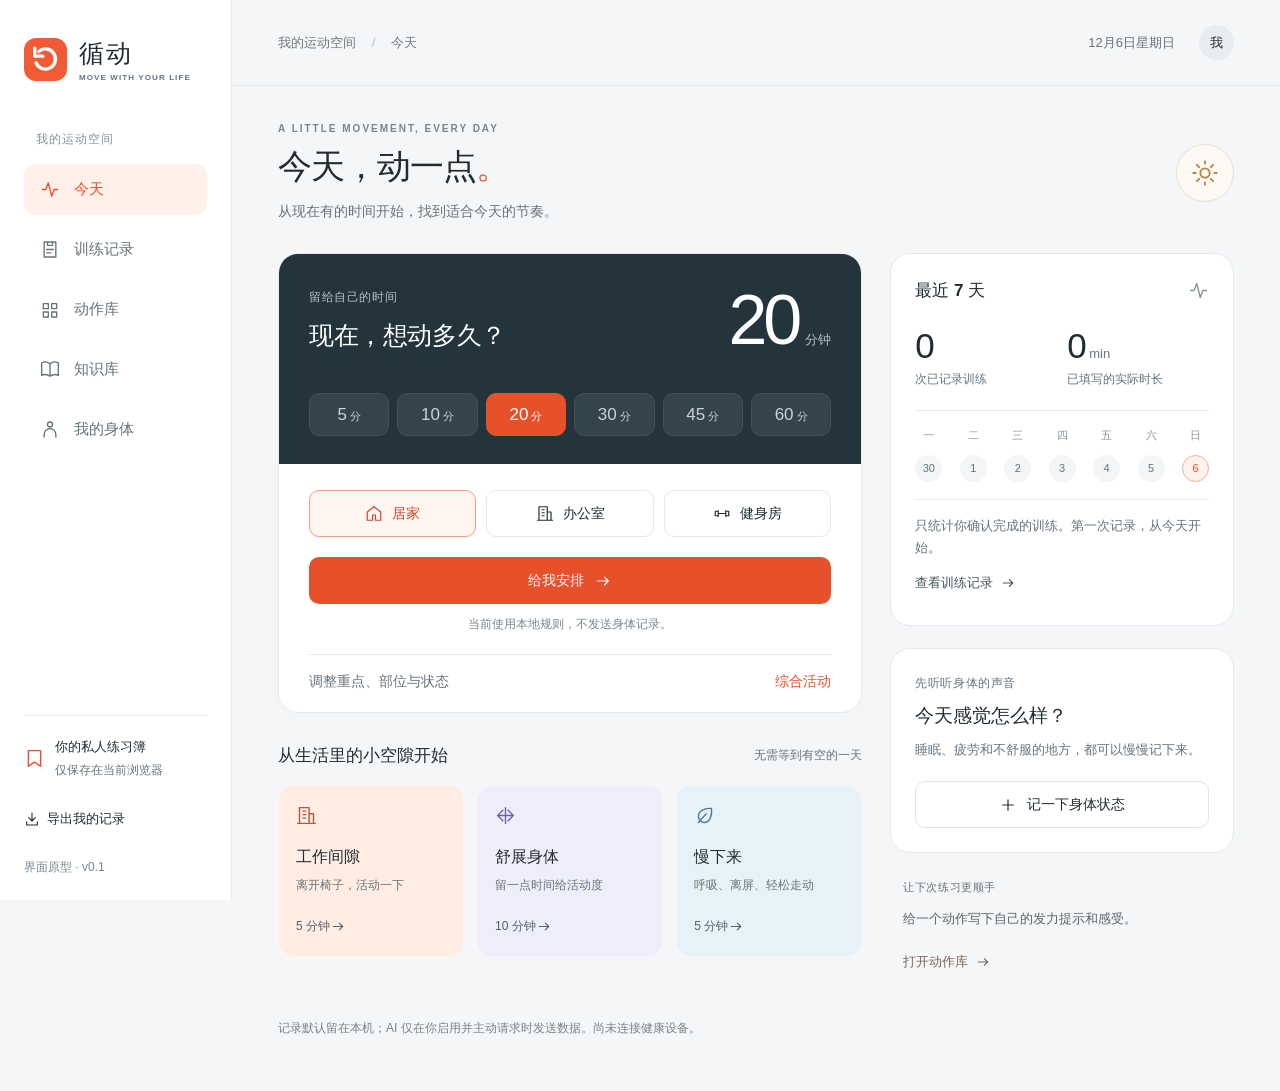
==== index.html @ 062d3ce0 "feat: support visual video knowledge cards" ====
<!doctype html>
<html lang="zh-CN">
  <head>
    <meta charset="UTF-8">
    <!-- 静态托管时（无服务器响应头）也生效；连接仅放行自身与 AI 直连所需的 dashscope。 -->
    <meta http-equiv="Content-Security-Policy" content="default-src 'self'; script-src 'self'; style-src 'self' 'unsafe-inline'; img-src 'self' data:; connect-src 'self' https://dashscope.aliyuncs.com https://*.workers.dev https://*.fcapp.run; object-src 'none'; base-uri 'self'">
    <meta name="viewport" content="width=device-width, initial-scale=1, viewport-fit=cover">
    <meta name="theme-color" content="#f5f6f8">
    <meta name="apple-mobile-web-app-capable" content="yes">
    <meta name="apple-mobile-web-app-status-bar-style" content="default">
    <meta name="apple-mobile-web-app-title" content="循动">
    <meta name="mobile-web-app-capable" content="yes">
    <meta name="description" content="从今天的时间出发，记录每一次运动与身体的反馈。">
    <title>循动 · 今天，动一点</title>
    <link rel="icon" type="image/svg+xml" href="/icon.svg">
    <link rel="apple-touch-icon" href="/apple-touch-icon.png">
    <link rel="manifest" href="/manifest.webmanifest">
    <link rel="stylesheet" href="/styles.css">
    <script type="module" src="/app.js"></script>
  </head>
  <body>
    <div id="app"></div>
    <dialog id="sheet" aria-labelledby="dialog-title"></dialog>
    <div id="toast" role="status" aria-live="polite"></div>
    <aside id="rest" class="rest" role="status" aria-live="polite" hidden></aside>
    <aside id="timer" class="timer" role="status" aria-live="polite" hidden></aside>
    <noscript>请启用 JavaScript 以使用训练记录。</noscript>
  </body>
</html>
---- styles.css ----
:root{color-scheme:light;--bg:#f5f6f8;--paper:#fff;--text:#202c33;--muted:#65737e;--line:#e5e9ed;--accent:#e6502b;--accent-light:#fff0e9;--dark:#24343d;--radius:20px;font-family:-apple-system,BlinkMacSystemFont,"SF Pro Display","PingFang SC","Microsoft YaHei",sans-serif;font-size:16px;color:var(--text);background:var(--bg);font-synthesis:none}
.advanced-options{display:grid;gap:18px;padding:16px 0 4px}#planning-options>summary{display:flex;justify-content:space-between;font-size:14px;border-top:1px solid var(--line);padding:15px 0 0}#planning-options>summary span{color:var(--accent)}.weight-reference{font-size:13px;color:#607381;line-height:1.8;background:#f5f8fa;padding:10px 12px;border-radius:8px;margin:9px 0}.set-line{display:flex;align-items:center;gap:9px;flex-wrap:wrap;padding:9px 0;border-bottom:1px solid var(--line);font-size:12px}.set-line strong{font-size:14px;font-weight:550}.set-line>span:last-child{color:var(--muted)}.set-history{margin-bottom:20px}.edit-record-item{border:1px solid var(--line);border-radius:12px;padding:15px;display:grid;gap:12px}.edit-record-item legend{font-weight:600}.ability-row{padding:10px 0;border-bottom:1px solid var(--line)}.ability-row summary{display:flex;align-items:center;justify-content:space-between;gap:12px;font-size:14px}.ability-row summary span{font-size:11px}.ability-entry{padding:13px 0;border-bottom:1px solid var(--line);font-size:13px}.ability-entry p{white-space:pre-wrap}.privacy .dialog-actions{gap:8px}.privacy .secondary{font-size:12px;padding:9px 12px}.planner-fields .ai-box textarea{min-height:64px}.dialog-body p{overflow-wrap:anywhere}.edit-record-item textarea{min-height:70px}
*{box-sizing:border-box}body{margin:0}button,input,textarea,select{font:inherit}button,a,input,textarea,select{-webkit-tap-highlight-color:transparent}button,a{touch-action:manipulation}button{cursor:pointer}button{color:inherit}a{color:inherit;text-decoration:none}button{border:0}button:focus-visible,a:focus-visible{outline:3px solid #e6502b;outline-offset:4px}input:focus,select:focus,textarea:focus{outline:2px solid #e6502b;outline-offset:2px}h1,h2,h3,p{margin:0}h1{font-size:34px;font-weight:650;letter-spacing:-1px;line-height:1.4}h2{font-size:19px;font-weight:650;line-height:1.5}h3{font-size:17px;font-weight:600;line-height:1.55}p{line-height:1.75}button{font-weight:500}svg{flex-shrink:0}.icon{width:21px;height:21px;vertical-align:middle}.orange{color:var(--accent)}.muted{color:var(--muted)}.small{font-size:13px;line-height:1.7}.full{width:100%}.left{text-align:left!important}.card{background:var(--paper);border:1px solid var(--line);border-radius:var(--radius)}.sidebar{width:232px;position:fixed;inset:0 auto 0 0;background:#fff;border-right:1px solid var(--line);display:flex;flex-direction:column;padding:37px 24px 24px}.brand{display:flex;align-items:center;gap:12px}.brand img{width:43px;height:43px}.brand>span{font-size:25px;letter-spacing:2px;font-weight:650}.brand small{display:block;font-size:8px;letter-spacing:1.1px;font-weight:550;margin-top:3px;color:var(--muted)}.nav-caption{font-size:12px;letter-spacing:1px;color:#89939b;margin:49px 12px 16px}.sidebar nav{display:grid;gap:9px}.nav-item{background:transparent;display:flex;align-items:center;gap:14px;padding:15px 16px;border-radius:12px;text-align:left;font-size:15px;color:#65737b;min-height:48px}.nav-item .icon{width:20px}.nav-item.active{background:var(--accent-light);color:var(--accent);font-weight:650}.nav-item:hover:not(.active){background:#f5f6f8}.sidebar-bottom{margin-top:auto}.local-indicator{display:flex;gap:10px;align-items:center;border-top:1px solid var(--line);padding-top:22px;font-size:13px;margin-bottom:22px}.local-indicator .icon{color:var(--accent)}.local-indicator small{display:block;font-size:12px;color:var(--muted);margin-top:6px}.version{font-size:12px;color:#7b8790;margin-top:22px}.text-button{display:inline-flex;align-items:center;justify-content:center;gap:7px;background:none;padding:6px 0;font-size:13px;min-height:36px}.text-button .icon{width:16px;height:16px}.text-button:hover{text-decoration:underline}main{margin-left:232px;min-height:100dvh}.topbar{height:86px;display:flex;align-items:center;gap:24px;padding:0 46px;border-bottom:1px solid var(--line)}.breadcrumb{font-size:13px;color:#6c7982}.breadcrumb span{color:#b3bbc1;margin:0 12px}.topdate{margin-left:auto;font-size:13px;color:var(--muted)}.avatar{width:35px;height:35px;border-radius:50%;background:#e9edf0;font-size:13px}.content{max-width:1280px;padding:37px 46px 52px;margin:auto}.page-heading{display:flex;align-items:center;justify-content:space-between;gap:20px;margin-bottom:30px}.eyebrow{color:#79868f;font-size:10px;letter-spacing:2px;font-weight:650;margin-bottom:9px}.page-heading p{font-size:14px;color:var(--muted);margin-top:8px}.heading-icon{width:58px;height:58px;border:1px solid #e7e1d6;border-radius:50%;display:grid;place-items:center;color:#bc8045;background:#fcf9f4}.heading-icon .icon{width:28px;height:28px}.today-grid{display:grid;grid-template-columns:minmax(0,1.7fr) minmax(278px,1fr);gap:28px}.primary-column,.right-column{min-width:0}.right-column{display:flex;flex-direction:column;gap:22px}.planner{overflow:hidden;box-shadow:0 6px 20px #24343d03}.planner-top{background:var(--dark);color:#fff;display:flex;align-items:center;justify-content:space-between;padding:28px 30px 12px;gap:20px}.overline{font-size:12px;letter-spacing:.6px;color:var(--muted)}.planner-top .overline{color:#b5c1c8}.planner-top h2{font-size:25px;margin-top:11px;font-weight:550;letter-spacing:-.4px}.duration-display{display:flex;align-items:baseline;gap:7px;color:#fff}.duration-display strong{font-size:70px;line-height:1.1;letter-spacing:-4px;font-weight:450;font-variant-numeric:tabular-nums}.duration-display span{font-size:13px;color:#b5c1c8}.duration-options{background:var(--dark);display:grid;grid-template-columns:repeat(6,1fr);gap:8px;padding:22px 30px 28px}.duration-options button{color:#cbd3d8;background:#34444d;border:1px solid #425159;border-radius:10px;min-height:43px;font-size:17px}.duration-options small{font-size:11px;margin-left:3px;font-weight:400}.duration-options .selected{color:#fff;background:var(--accent);border-color:var(--accent)}.planner-fields{padding:26px 30px 19px;display:grid;gap:20px}.field-label,label{font-size:14px;color:#42515b}.field-label{display:block;margin-bottom:10px}.place-options{display:grid;grid-template-columns:repeat(3,1fr);gap:10px}.place-options button{display:flex;align-items:center;justify-content:center;gap:9px;background:#fff;border:1px solid #e4e8eb;border-radius:10px;min-height:47px;font-size:14px}.place-options .selected{border-color:#ee9d83;color:#ce4727;background:#fff6f2}.place-options .icon{width:18px}.field-row{display:grid;grid-template-columns:1fr 1fr;gap:16px}label{display:grid;gap:9px}.field-row label{min-width:0}select,input,textarea{width:100%;max-width:100%;background:#fafbfc;border:1px solid #e1e6ea;border-radius:9px;padding:12px 13px;color:var(--text);font-size:14px;line-height:1.5}select{min-height:45px;padding-right:25px}textarea{min-height:115px;resize:vertical}input::placeholder,textarea::placeholder{color:#8b959d}input[type=checkbox]{width:17px;height:17px;accent-color:var(--accent)}.equipment-line{display:flex;align-items:center;gap:7px;color:var(--muted);font-size:12px}.equipment-line>.icon{width:16px}.equipment-line .text-button{margin-left:auto;color:var(--accent)}.primary,.secondary{min-height:47px;padding:12px 19px;border-radius:10px;display:inline-flex;align-items:center;justify-content:center;gap:10px;font-size:14px;font-weight:550;line-height:1.5}.primary{background:var(--accent);color:#fff}.primary:hover{background:#d84723}.secondary{background:#fff;border:1px solid #dfe5e9;color:var(--text)}.secondary:hover{background:#f5f6f8}.primary .icon,.secondary .icon{width:18px;height:18px}.helper{font-size:12px;color:#79858d;line-height:1.7;text-align:center}.planner-fields .helper{margin-top:-10px}.section{margin-top:30px}.section-heading{display:flex;align-items:center;justify-content:space-between;gap:12px;margin-bottom:17px}.section-heading h2{font-size:17px}.section-heading>span:not(.badge){font-size:12px;color:var(--muted)}.quick-grid{display:grid;grid-template-columns:repeat(3,1fr);gap:13px}.quick-card{border-radius:15px;text-align:left;padding:19px 17px;display:flex;flex-direction:column;gap:8px;min-width:0;border:1px solid #ffffff80;transition:transform .15s}.quick-card:hover{transform:translateY(-3px)}.peach{background:#ffede4}.lavender{background:#eeeefa}.blue{background:#e7f1f8}.quick-icon{margin-bottom:13px;color:#b05b40}.lavender .quick-icon{color:#7061a5}.blue .quick-icon{color:#4c7e9c}.quick-card strong{font-size:16px;font-weight:600}.quick-card>span:not(.quick-icon){font-size:12px;color:#69747b;line-height:1.6}.quick-card footer{display:flex;justify-content:space-between;align-items:center;margin-top:12px;font-size:12px;color:#52616b}.quick-card footer .icon{width:16px}.weekly,.body-prompt,.capacity,.privacy{padding:24px}.weekly>.section-heading>.icon{color:#86949e}.stats{display:grid;grid-template-columns:1fr 1fr;gap:10px;margin:22px 0}.stats strong{font-size:35px;font-weight:500;letter-spacing:-1px;font-variant-numeric:tabular-nums}.stats strong small{font-size:13px;color:var(--muted);letter-spacing:0}.stats span{display:block;font-size:12px;color:var(--muted);margin-top:5px}.week-strip{display:flex;justify-content:space-between;padding:17px 0;border-top:1px solid var(--line);border-bottom:1px solid var(--line);gap:6px}.day{font-size:11px;display:flex;flex-direction:column;align-items:center;gap:12px;color:#8b959d}.day b{display:grid;place-items:center;width:27px;height:27px;border-radius:50%;font-size:11px;font-weight:500;color:#65737d;background:#f3f5f6}.day.current b{border:1px solid #edb09e;background:#fff2ec;color:var(--accent)}.day.did b{background:var(--accent);color:#fff}.day .icon{width:15px;height:15px}.weekly>p{margin:15px 0 6px}.weekly>.text-button{color:#445661}.body-prompt{background:#fff}.body-prompt h2{margin-top:10px}.body-prompt p{font-size:13px;color:var(--muted);margin:9px 0 19px}.notebook{padding:2px 13px 10px}.notebook .overline{font-size:11px}.notebook p{font-size:13px;color:#576670;line-height:1.9;margin:12px 0}.notebook .text-button{color:#7b6555}.prototype-note{font-size:12px;line-height:1.8;color:#77838d;margin:28px 0 0}.bottom-nav{display:none}.count-label{font-size:13px;color:var(--muted);white-space:nowrap}.library-toolbar{display:flex;gap:12px}.library-toolbar>select{max-width:150px;background:#fff}.search{display:flex;align-items:center;gap:8px;background:#fff;border:1px solid var(--line);border-radius:10px;padding:0 14px;flex:1}.search input{border:0;background:transparent;padding-left:0;min-height:47px}.search .icon{color:#86929b}.filter-pills{display:flex;gap:8px;flex-wrap:wrap;margin:22px 0}.pill{padding:9px 15px;border-radius:30px;font-size:13px;background:transparent;color:var(--muted);min-height:39px;border:1px solid transparent}.pill.selected{background:var(--dark);color:#fff}.pill:hover:not(.selected){border-color:#d4dce1}.activity-grid{display:grid;grid-template-columns:repeat(3,minmax(0,1fr));gap:18px}.activity-card{background:#fff;border:1px solid var(--line);border-radius:16px;padding:22px;text-align:left;transition:box-shadow .15s,border-color .15s}.activity-card:hover{border-color:#d8b6a9;box-shadow:0 8px 20px #22323c08}.activity-card-top{display:flex;justify-content:space-between;align-items:center;margin-bottom:18px;gap:10px}.activity-icon{width:43px;height:43px;border-radius:12px;background:#eef1f4;color:#5f7584;display:grid;place-items:center;flex-shrink:0}.activity-icon.strength{background:#fff0e7;color:#c96840}.activity-icon.mobility{background:#efedfc;color:#7a68a8}.activity-icon.coordination{background:#eaf3ec;color:#5e8a67}.activity-icon.recovery{background:#e6f1f8;color:#558ba8}.activity-icon.cardio{background:#ffecef;color:#c36276}.activity-card p{font-size:13px;line-height:1.8;color:var(--muted);margin-top:8px;min-height:47px}.tags{display:flex;flex-wrap:wrap;gap:7px;margin-top:16px}.badge{font-size:11px;color:#5d6c77;background:#f1f4f6;border-radius:5px;padding:5px 8px;line-height:1.4;display:inline-flex;align-items:center}.badge.warm{background:#fff0e7;color:#b2663e}.activity-card-bottom{display:flex;justify-content:space-between;gap:10px;align-items:center;border-top:1px solid #edf0f2;margin-top:20px;padding-top:14px;font-size:12px;color:#7a868e}.activity-card-bottom>.icon{width:16px}.note-indicator{display:flex;align-items:center;gap:4px;color:#b86545;white-space:nowrap}.note-indicator .icon{width:13px;height:13px}.plan{overflow:hidden}.plan-header{display:flex;justify-content:space-between;align-items:flex-start;padding:27px 28px 19px}.plan-header h2{margin-top:8px;font-size:24px}.plan-header p{font-size:12px;color:var(--muted);margin-top:8px}.icon-button{display:inline-grid;place-items:center;min-width:38px;height:38px;border-radius:9px;background:transparent;color:#75838d;flex-shrink:0}.icon-button:hover{background:#f0f3f5}.plan-reason{background:#faf7f3;display:flex;gap:9px;font-size:12px;line-height:1.8;color:#8a6f51;padding:13px 27px}.plan-reason .icon{width:16px;margin-top:3px}.plan-items{padding:0 28px}.plan-item{display:flex;align-items:center;gap:14px;padding:20px 0;border-bottom:1px solid #edf0f2}.order{font-variant-numeric:tabular-nums;font-size:15px;color:#91a0a9;width:25px;flex-shrink:0}.plan-item-main{flex:1;min-width:0}.item-title{background:transparent;padding:0;text-align:left;font-size:16px;font-weight:550}.plan-item-main>p{font-size:12px;color:var(--muted);margin-top:5px}.mini-note{font-size:12px;color:#92714f;line-height:1.7;display:flex;gap:7px;margin-top:8px}.mini-note .icon{width:13px;margin-top:2px}.item-actions{display:flex;align-items:center;gap:7px}.item-actions .text-button{font-size:12px}.checked{background:#eaf4ec;color:#4c8a62}.plan-item.completed .order{color:#4c8a62}.plan-item.skipped .item-title{text-decoration:line-through;color:#89949c}.plan-footer{padding:22px 28px 25px}.progress-line{display:flex;justify-content:space-between;font-size:12px;color:var(--muted);margin-bottom:14px}.empty{text-align:center;padding:64px 20px}.empty>.icon{width:40px;height:40px;color:#a7b4bd;margin-bottom:20px}.empty p{font-size:14px;color:var(--muted);max-width:410px;margin:10px auto 23px}.empty h3{font-size:20px}.session-card{display:flex;width:100%;text-align:left;align-items:center;padding:24px;gap:22px;margin-bottom:15px}.session-date{min-width:59px;display:flex;align-items:center;flex-direction:column;border-right:1px solid var(--line);padding-right:22px}.session-date strong{font-size:30px;font-weight:500}.session-date span{font-size:12px;color:var(--muted)}.session-info{flex:1;min-width:0}.session-info p{font-size:13px;color:var(--muted);margin:7px 0}.session-info>span{font-size:12px;color:#86929b}.session-quote{margin-top:12px;font-size:13px;line-height:1.7;color:#8a6f51}.observation-list{display:grid;grid-template-columns:1fr 1fr;gap:16px}.observation{padding:22px}.observation p{margin:10px 0;font-size:14px;white-space:pre-wrap;overflow-wrap:anywhere}.capture-banner{background:var(--dark);border-radius:16px;padding:23px 26px;display:flex;align-items:center;gap:20px;color:#fff}.capture-banner>.icon{width:29px;height:29px;color:#f3b09b}.capture-banner p{font-size:13px;color:#b5c0c7;margin-top:5px}.capture-banner .icon-button{margin-left:auto;color:#e3e9ed;background:#35454f}.knowledge-grid{display:grid;grid-template-columns:repeat(2,minmax(0,1fr));gap:20px}.knowledge-card{padding:23px;min-width:0}.knowledge-card>p{font-size:14px;color:var(--muted);white-space:pre-wrap;overflow-wrap:anywhere;margin-top:12px}.knowledge-source{display:flex;gap:7px;align-items:center;color:#8c979f;font-size:12px;margin:24px 0 12px;overflow-wrap:anywhere}.knowledge-source .icon{width:14px}.knowledge-card footer{display:flex;align-items:center;justify-content:space-between;gap:14px;border-top:1px solid var(--line);padding-top:12px}.profile-grid{display:grid;grid-template-columns:minmax(0,1.7fr) minmax(270px,1fr);gap:24px}.profile-form{padding:28px;display:grid;gap:23px}.profile-form h2{margin-bottom:2px}.profile-form .primary{justify-self:start}.equipment-checks{display:flex;flex-wrap:wrap;gap:10px}.check-pill{display:flex;align-items:center;gap:8px;border:1px solid var(--line);border-radius:8px;padding:9px 11px}.check-pill:has(input:checked){background:var(--accent-light);border-color:#f1baa9}.check-pill input{margin:0}fieldset{border:0;margin:0;padding:0}legend{font-size:14px;color:#42515b;margin-bottom:13px}.capacity>p{font-size:13px;margin:10px 0 18px}.capacity-row{display:flex;justify-content:space-between;gap:15px;padding:14px 0;border-bottom:1px solid var(--line);font-size:14px}.capacity-row .muted{font-size:12px}.privacy{margin-top:22px}.privacy p{font-size:13px;color:var(--muted);margin:12px 0 18px}.notice{border-radius:10px;padding:15px;margin-bottom:22px;font-size:14px}.notice.error{background:#fff0ed;color:#bd4326}
dialog{border:0;border-radius:21px;background:#fff;color:var(--text);width:min(600px,calc(100vw - 36px));padding:0;max-height:90dvh;box-shadow:0 30px 100px #0d1d3340}dialog::backdrop{background:#14222d66;backdrop-filter:blur(4px)}.dialog-header{display:flex;justify-content:space-between;align-items:center;gap:12px;padding:20px 26px;border-bottom:1px solid var(--line);position:sticky;top:0;background:white;z-index:1}.dialog-header h2{font-size:20px}.dialog-body{padding:25px 26px 30px}.dialog-body>p{margin-bottom:20px}.dialog-body form{display:grid;gap:19px}.dialog-body blockquote{margin:15px 0;background:#fff5ef;padding:15px;border-left:3px solid var(--accent);white-space:pre-wrap;overflow-wrap:anywhere}.detail-intro{display:flex;gap:17px;align-items:flex-start}.detail-intro .tags{margin:0}.detail-intro p{font-size:14px;color:var(--muted);margin-top:10px}.detail-facts{display:grid;gap:12px;padding:20px 0;margin:12px 0 20px;border-bottom:1px solid var(--line)}.detail-facts>div{display:flex;justify-content:space-between;gap:14px;font-size:13px}.detail-facts span{color:var(--muted)}.detail-facts strong{font-weight:500;text-align:right}.cues{padding-left:20px;font-size:14px;line-height:1.9;color:#52626d}.note-editor{background:#fff8ef;border:1px solid #f3e6d2;border-radius:13px;padding:18px;margin:23px 0}.note-editor .section-heading{margin:0}.note-editor h3{font-size:16px}.note-editor h3 .icon{width:16px}.note-editor textarea{background:white}.note-editor .secondary{justify-self:start}.alternative{padding:13px 0;border-bottom:1px solid var(--line)}.alternative p{font-size:13px;margin-top:3px}.source-note{background:#f5f7f9;margin-top:24px;border-radius:11px;padding:16px;display:grid;gap:8px;font-size:12px;color:var(--muted)}.source-note strong{font-weight:550;font-size:13px;color:#445661}.source-note a{color:var(--accent);display:flex;align-items:center;gap:6px}.source-note a .icon{width:14px}.source-note small{line-height:1.7}details{font-size:13px;color:var(--muted)}summary{cursor:pointer;padding:9px 0;line-height:1.6}.feedback-details>label{margin-top:15px}.checkbox-line{display:flex;gap:8px;align-items:center;font-size:12px}.session-item{display:flex;gap:12px;padding:15px 0;border-bottom:1px solid var(--line)}.session-item:last-of-type{margin-bottom:23px}.session-item .text-button{font-size:15px}.session-item p{overflow-wrap:anywhere}#toast{position:fixed;bottom:32px;left:50%;transform:translate(-50%,15px);background:#24343d;color:#fff;padding:13px 21px;border-radius:12px;box-shadow:0 7px 30px #12223133;font-size:14px;line-height:1.6;z-index:30;opacity:0;pointer-events:none;transition:opacity .2s,transform .2s;max-width:min(480px,90vw);width:max-content}#toast.visible{opacity:1;transform:translate(-50%,0)}
@media(min-width:1600px){.content{padding-top:50px}.today-grid{grid-template-columns:1.8fr 1fr}.planner-top{padding-top:36px}.planner-fields{padding-top:30px;padding-bottom:23px}}
@media(max-width:1200px){.sidebar{width:200px;padding:30px 17px}.brand{gap:9px}.brand small{font-size:7px}.nav-item{padding:14px 12px}main{margin-left:200px}.content{padding:30px}.topbar{padding:0 30px}.today-grid{gap:20px;grid-template-columns:minmax(0,1.6fr) minmax(245px,1fr)}.planner-top{padding:25px 23px 10px}.planner-top h2{font-size:22px}.duration-display strong{font-size:60px}.duration-options{padding:19px 23px 25px;gap:6px}.planner-fields{padding:24px 23px 18px}.quick-grid{gap:10px}.quick-card{padding:16px 13px}.section-heading>span:not(.badge){display:none}.weekly,.body-prompt{padding:20px}.activity-grid{grid-template-columns:repeat(2,minmax(0,1fr))}}
@media(max-width:980px){.sidebar{width:178px;padding-left:14px;padding-right:14px}.brand>span{font-size:22px}.brand small{font-size:6px}.brand img{width:36px;height:36px}.nav-item{font-size:14px}.nav-caption{font-size:11px}main{margin-left:178px}.today-grid{grid-template-columns:1fr}.right-column{display:grid;grid-template-columns:1fr 1fr}.notebook{grid-column:1/-1}.profile-grid{grid-template-columns:1fr}.profile-grid>aside{display:grid;grid-template-columns:1fr 1fr;gap:20px}.privacy{margin:0}.knowledge-grid{grid-template-columns:1fr}}
@media(max-width:700px){.sidebar{display:none}main{margin:0}.topbar{height:66px;padding:0 22px;border:0}.breadcrumb{font-size:12px}.breadcrumb span{margin:0 7px}.topdate{display:none}.avatar{margin-left:auto;width:33px;height:33px}.content{padding:8px 20px calc(100px + env(safe-area-inset-bottom));max-width:580px}.page-heading{margin-bottom:25px;align-items:flex-start;gap:12px;flex-wrap:wrap}.page-heading h1{font-size:28px;letter-spacing:-.8px}.eyebrow{font-size:9px;letter-spacing:1.7px;margin-bottom:9px}.page-heading p{font-size:13px;line-height:1.8;margin-top:8px}.heading-icon{display:none}.page-heading>.primary,.page-heading>.secondary{min-height:39px;font-size:13px;padding:9px 13px}.today-grid{gap:23px}.planner{border-radius:18px}.planner-top{padding:25px 23px 8px}.planner-top h2{font-size:23px}.duration-display strong{font-size:62px}.duration-options{padding:20px 23px 24px;gap:6px}.duration-options button{min-height:40px;font-size:16px}.duration-options small{font-size:10px}.planner-fields{padding:23px 21px 18px;gap:19px}.place-options{gap:8px}.place-options button{gap:7px;font-size:13px}.field-row{gap:12px}.field-row label{font-size:13px}input,select,textarea{font-size:16px}select{padding-left:10px}.planner-fields select{font-size:14px}.equipment-line{font-size:12px}.primary{min-height:49px}.helper{font-size:11px}.section{margin-top:27px}.section-heading h2{font-size:16px}.quick-grid{gap:9px}.quick-card{border-radius:12px;padding:15px 11px;gap:6px}.quick-card strong{font-size:14px}.quick-card>span:not(.quick-icon){font-size:11px;line-height:1.7}.quick-icon{margin-bottom:10px}.quick-icon .icon{width:20px}.quick-card footer{font-size:11px}.right-column{gap:20px;grid-template-columns:1fr}.weekly{padding:23px}.stats strong{font-size:36px}.week-strip{padding-top:18px;padding-bottom:18px}.day{font-size:12px}.day b{width:31px;height:31px;font-size:12px}.body-prompt{padding:23px}.notebook{padding:5px 8px}.bottom-nav{display:flex;position:fixed;bottom:0;left:0;right:0;z-index:10;justify-content:space-around;gap:2px;background:#fffffff2;border-top:1px solid #e4e8ed;padding:7px 8px calc(8px + env(safe-area-inset-bottom));backdrop-filter:blur(20px)}.bottom-nav .nav-item{padding:7px 9px;min-width:54px;gap:5px;flex-direction:column;font-size:10px;border-radius:10px}.bottom-nav .nav-item .icon{width:21px;height:21px}.bottom-nav .nav-item.active{background:transparent}.bottom-nav .nav-item.active .icon{stroke-width:2}.activity-grid{gap:12px}.activity-card{padding:15px 14px;border-radius:13px}.activity-card h3{font-size:16px}.activity-card-top{gap:5px;margin-bottom:14px}.activity-icon{width:37px;height:37px;border-radius:10px}.activity-card-top .small{font-size:10px}.activity-card p{font-size:12px;min-height:63px}.activity-card .tags{gap:5px;margin-top:12px}.badge{font-size:10px;padding:4px 6px}.activity-card-bottom{font-size:10px;gap:5px;margin-top:15px;padding-top:13px;flex-wrap:wrap}.note-indicator{font-size:10px}.count-label{font-size:12px}.filter-pills{gap:5px;margin:18px 0}.pill{font-size:12px;padding:8px 12px}.library-toolbar{gap:8px}.library-toolbar>select{max-width:112px;font-size:13px}.search{padding:0 10px;gap:5px}.search input{font-size:13px;min-width:0}.search .icon{width:17px}.plan-header{padding:23px 21px 17px}.plan-header h2{font-size:23px}.plan-header p{font-size:11px}.plan-reason{padding:12px 21px}.plan-items{padding:0 21px}.plan-item{gap:10px;padding:19px 0}.item-title{font-size:15px}.plan-item-main>p{font-size:11px}.item-actions{gap:1px}.item-actions .icon-button{min-width:33px;width:33px}.item-actions .text-button{font-size:11px}.plan-footer{padding:20px 21px}.order{width:22px}.session-card{padding:19px 16px;gap:14px}.session-date{min-width:48px;padding-right:14px}.session-date strong{font-size:25px}.session-info h3{font-size:16px}.session-info p{font-size:12px}.observation-list{grid-template-columns:1fr}.capture-banner{padding:20px;gap:14px}.capture-banner h3{font-size:16px}.capture-banner p{font-size:12px}.capture-banner>.icon{width:24px}.knowledge-card{padding:21px}.knowledge-card h3{font-size:18px}.knowledge-card>p{font-size:14px}.knowledge-card .badge{font-size:11px}.profile-form{padding:23px 21px}.profile-grid>aside{grid-template-columns:1fr}.capacity,.privacy{padding:23px}.check-pill{font-size:13px}dialog{width:100%;max-width:100%;max-height:91dvh;margin:auto 0 0;border-radius:22px 22px 0 0;padding-bottom:env(safe-area-inset-bottom)}.dialog-header{padding:18px 22px}.dialog-header h2{font-size:20px}.dialog-body{padding:23px 22px 30px}.dialog-body .badge{font-size:11px}.note-editor{padding:15px}.note-editor .section-heading>span{display:block!important;font-size:10px}.detail-facts>div{font-size:13px}#toast{bottom:calc(91px + env(safe-area-inset-bottom));font-size:13px;max-width:90vw}.prototype-note{font-size:11px;margin-top:22px}}
.item-feedback{display:grid;gap:10px;margin-top:16px}.item-feedback .checkbox-line{display:flex;align-items:center}
.strength-selector{padding-top:5px;min-width:0}.strength-selector legend{display:flex;align-items:center;gap:10px;margin-bottom:13px;font-weight:550}.strength-selector legend span{font-size:12px;font-weight:400;color:var(--muted)}.region-all{width:100%;display:flex;align-items:center;gap:8px;min-height:44px;padding:10px 12px;border-radius:9px;background:#f7f8fa;border:1px solid var(--line);font-size:13px;text-align:left}.region-all .icon{width:17px;height:17px}.region-all>.icon:last-child:not(:first-child){margin-left:auto}.region-all.selected{background:#fff3ed;color:#bf4324;border-color:#eead96}.region-grid{display:grid;grid-template-columns:repeat(3,minmax(0,1fr));gap:8px;margin-top:10px}.region-choice{display:flex;align-items:center;justify-content:center;gap:7px;padding:10px 8px;min-height:42px;border:1px solid var(--line);background:white;border-radius:8px;font-size:14px}.region-choice.selected{background:#fff3ed;color:#bf4324;border-color:#eead96}.region-choice .icon{width:14px;height:14px}.region-extra{display:flex;flex-wrap:wrap;gap:7px;padding-bottom:5px}.region-extra .region-choice{font-size:12px;flex:1;white-space:nowrap}.strength-selector summary{display:flex;justify-content:space-between;gap:8px;font-size:13px;padding:13px 0}.strength-selector summary::before{content:'+';color:var(--accent)}.strength-selector details[open] summary::before{content:'−'}.strength-selector summary span{font-size:11px;margin-left:auto;color:var(--muted)}.region-hint,.region-caution{font-size:12px;line-height:1.8;color:var(--muted);margin-top:7px}.region-caution{color:#a25a34}.region-coverage{padding:14px 28px;border-bottom:1px solid var(--line);font-size:12px;line-height:1.8}.region-coverage>span{font-size:11px;color:#859099}.target-facts{padding-bottom:17px;font-size:13px;line-height:1.8}.dialog-actions{display:flex;gap:10px;flex-wrap:wrap}
@media(max-width:700px){.region-coverage{padding:13px 21px}.region-extra{display:grid;grid-template-columns:1fr 1fr}.region-extra .region-choice{white-space:normal}.plan-header h2{overflow-wrap:anywhere}}
.duration-options{grid-template-columns:repeat(6,minmax(0,1fr))}.duration-options button{padding-left:0;padding-right:0;min-width:0}
@media(max-width:700px){.right-column{grid-template-columns:minmax(0,1fr)}}
@media(max-width:380px){.week-strip{gap:4px}.day b{width:25px;height:25px}}
@media(max-width:380px){.planner-top{gap:10px}.planner-top h2{font-size:19px;white-space:nowrap}.duration-display{gap:5px}.duration-display strong{font-size:49px;letter-spacing:-3px}.duration-display span{white-space:nowrap;font-size:11px}.place-options button{gap:5px;font-size:12px;white-space:nowrap}.place-options .icon{width:15px}.duration-options button{font-size:14px;white-space:nowrap}.duration-options small{font-size:9px;margin-left:2px}}
@media(prefers-reduced-motion:reduce){*{scroll-behavior:auto!important;transition:none!important}}
.dialog-body>h3{margin:22px 0 6px}.dialog-body ol.cues li{padding-left:3px}.guidance-text{font-size:14px;line-height:1.9;color:#52626d}.detail-facts.standards{margin:6px 0 10px;padding:12px 0}.detail-intro .small{margin-top:6px}
.plan-item-main .prescription{font-size:13px;color:var(--text);margin-top:4px}
.ai-box{display:grid;gap:8px}.ai-box .field-label{display:flex;align-items:center;gap:7px;flex-wrap:wrap}.ai-box .field-label .icon{width:16px}.ai-box small{font-weight:400;color:var(--muted);font-size:12px}.ai-box textarea{min-height:84px}
.planner-fields>.secondary.full{margin-top:-8px}button:disabled{opacity:.55;cursor:progress}
.ai-adjust{display:flex;gap:8px;margin-bottom:12px}.ai-adjust input{flex:1;min-width:0}
.heading-actions{display:flex;gap:10px;flex-wrap:wrap}
.log-session{border:1px solid var(--line);border-radius:13px;padding:14px 16px;display:grid;gap:12px;min-width:0}.log-session legend{font-weight:600;padding:0 6px}
.log-item{border-top:1px solid var(--line);padding-top:12px;display:grid;gap:8px}.log-item .field-row{gap:10px}.log-item select{min-width:0;max-width:100%}

/* 训练进行中：聚焦单卡 + 组间休息倒计时 */
.plan.running{overflow:visible}
.run-top{background:var(--dark);color:#fff;padding:20px 24px 18px}
.run-top-head{display:flex;align-items:center;gap:14px}
.run-top-head .overline{color:#b5c1c8}
.run-elapsed{margin-left:auto;font-size:14px;color:#dbe3e8;font-variant-numeric:tabular-nums}
.run-top-head .icon-button{color:#cdd6dc;background:#35454f}
.run-top-head .icon-button:hover{background:#3f515b}
.run-progress{display:flex;align-items:center;gap:12px;margin-top:16px}
.run-dots{display:flex;gap:7px;flex-wrap:wrap;flex:1}
.run-dot{width:22px;height:8px;border-radius:5px;background:#43535c;padding:0;transition:background .2s,transform .2s}
.run-dot.completed{background:#5cb27f}
.run-dot.skipped{background:#6b7880}
.run-dot.current{background:var(--accent);transform:scaleY(1.35)}
.run-count{font-size:13px;color:#b5c1c8;font-variant-numeric:tabular-nums;white-space:nowrap}
.run-card{padding:24px 26px 22px}
.run-order{font-size:12px;letter-spacing:1px;color:var(--muted);font-variant-numeric:tabular-nums}
.run-title{font-size:23px;font-weight:600;margin-top:6px;display:block}
.run-cat{font-size:13px;color:var(--muted);margin-top:6px;line-height:1.7}
.run-why{margin:12px 0}
.run-why summary{font-size:13px;color:var(--accent);cursor:pointer}
.run-card #set-form{margin-top:18px}
.run-actions{display:flex;gap:12px;margin-top:20px}
.run-actions .secondary{flex:0 0 auto}
.run-actions .primary{flex:1}
.run-done{text-align:center;padding:40px 26px}
.run-done .activity-icon{width:52px;height:52px;margin:0 auto 16px;border-radius:50%}
.run-done h2{font-size:20px}
.run-done p{margin-top:10px}
.run-all{border-top:1px solid var(--line)}
.run-all>summary{padding:16px 26px;font-size:13px;color:var(--muted);cursor:pointer;list-style:none}
.run-all>summary::-webkit-details-marker{display:none}
.run-all>summary::after{content:'▾';float:right;color:#aeb8bf}
.run-all[open]>summary::after{content:'▴'}
.run-all-list{padding:0 26px 8px}
.run-all-row{display:grid;grid-template-columns:1fr auto;align-items:center;gap:10px;padding:12px 0;border-top:1px solid #eef1f3}
.run-all-row:first-child{border-top:0}
.run-all-row.current{background:var(--accent-light);margin:0 -14px;padding:12px 14px;border-radius:10px;border-top:0}
.run-all-row.skipped .run-goto-name{color:#9aa4ab}
.run-goto{display:flex;align-items:center;gap:12px;background:transparent;padding:0;text-align:left;min-width:0}
.run-goto .order{width:24px;flex-shrink:0}
.run-goto .icon{color:#5cb27f}
.run-goto-name{font-size:15px;font-weight:550;min-width:0;overflow:hidden;text-overflow:ellipsis;white-space:nowrap}
.run-goto-name small{display:block;font-size:11px;font-weight:400;color:var(--muted);margin-top:3px}
.run-all-sets{grid-column:1/-1;padding-left:36px}
/* 休息倒计时：常驻底部，随时可 +30 或跳过，不打断记录 */
.rest{position:fixed;left:50%;transform:translateX(-50%);bottom:24px;z-index:20;width:min(440px,calc(100vw - 32px));background:var(--dark);color:#fff;border-radius:16px;box-shadow:0 12px 40px #16232b40;padding:16px 20px}
.rest[hidden]{display:none}
.rest-inner{display:flex;align-items:center;gap:16px}
.rest-copy{display:flex;flex-direction:column;gap:2px;flex:1;min-width:0}
.rest-label{font-size:12px;letter-spacing:1px;color:#b5c1c8}
.rest-time{font-size:30px;font-weight:500;line-height:1.1;font-variant-numeric:tabular-nums}
.rest-next{font-size:12px;color:#b5c1c8;overflow:hidden;text-overflow:ellipsis;white-space:nowrap}
.rest-actions{display:flex;gap:8px;flex-shrink:0}
.rest-actions .secondary{background:#35454f;border-color:#42525b;color:#eef2f5;min-height:40px;padding:8px 12px;font-size:13px}
.rest-actions .secondary:hover{background:#3f515b}
/* 计时/保持型:大屏计时层,与休息层同一停靠区,但更醒目 */
.timer{position:fixed;left:50%;transform:translateX(-50%);bottom:24px;z-index:30;width:min(440px,calc(100vw - 32px));background:var(--dark);color:#fff;border-radius:20px;box-shadow:0 16px 48px #16232b55;padding:22px 24px;text-align:center}
.timer[hidden]{display:none}
.timer-inner{display:flex;flex-direction:column;align-items:center;gap:6px}
.timer-label{font-size:13px;letter-spacing:1px;color:#b5c1c8;max-width:100%;overflow:hidden;text-overflow:ellipsis;white-space:nowrap}
.timer-big{font-size:68px;font-weight:600;line-height:1.05;font-variant-numeric:tabular-nums}
.timer-big.ready{color:#ffd479}
.timer-next{font-size:13px;color:#b5c1c8}
.timer-actions{display:flex;gap:10px;margin-top:10px;align-items:center;justify-content:center}
.timer-actions .secondary{background:#35454f;border-color:#42525b;color:#eef2f5;min-height:42px}
.timer-actions .secondary:hover{background:#3f515b}
.timer-mute{background:transparent;border:1px solid #42525b;color:#b5c1c8}
.timed-card{display:flex;flex-direction:column;gap:12px}
.timed-target{font-weight:500}
.timed-start{font-size:16px}
.timed-manual>summary{cursor:pointer;color:var(--muted);font-size:13px}
@media(max-width:700px){.run-top{padding:18px 20px 16px}.run-card{padding:20px 18px}.run-title{font-size:21px}.run-actions{gap:8px}.run-all>summary,.run-all-list{padding-left:18px;padding-right:18px}.rest{bottom:calc(84px + env(safe-area-inset-bottom))}.rest-time{font-size:26px}.timer{bottom:calc(84px + env(safe-area-inset-bottom))}.timer-big{font-size:56px}}
.ability-group{margin-top:18px}.ability-group h3{font-size:15px}.ability-group.review h3{color:#bd4326}.ability-entry{border-top:1px solid var(--line);padding:12px 0}.ability-entry .field-row{margin-top:8px}.capacity>.primary{margin-bottom:6px}
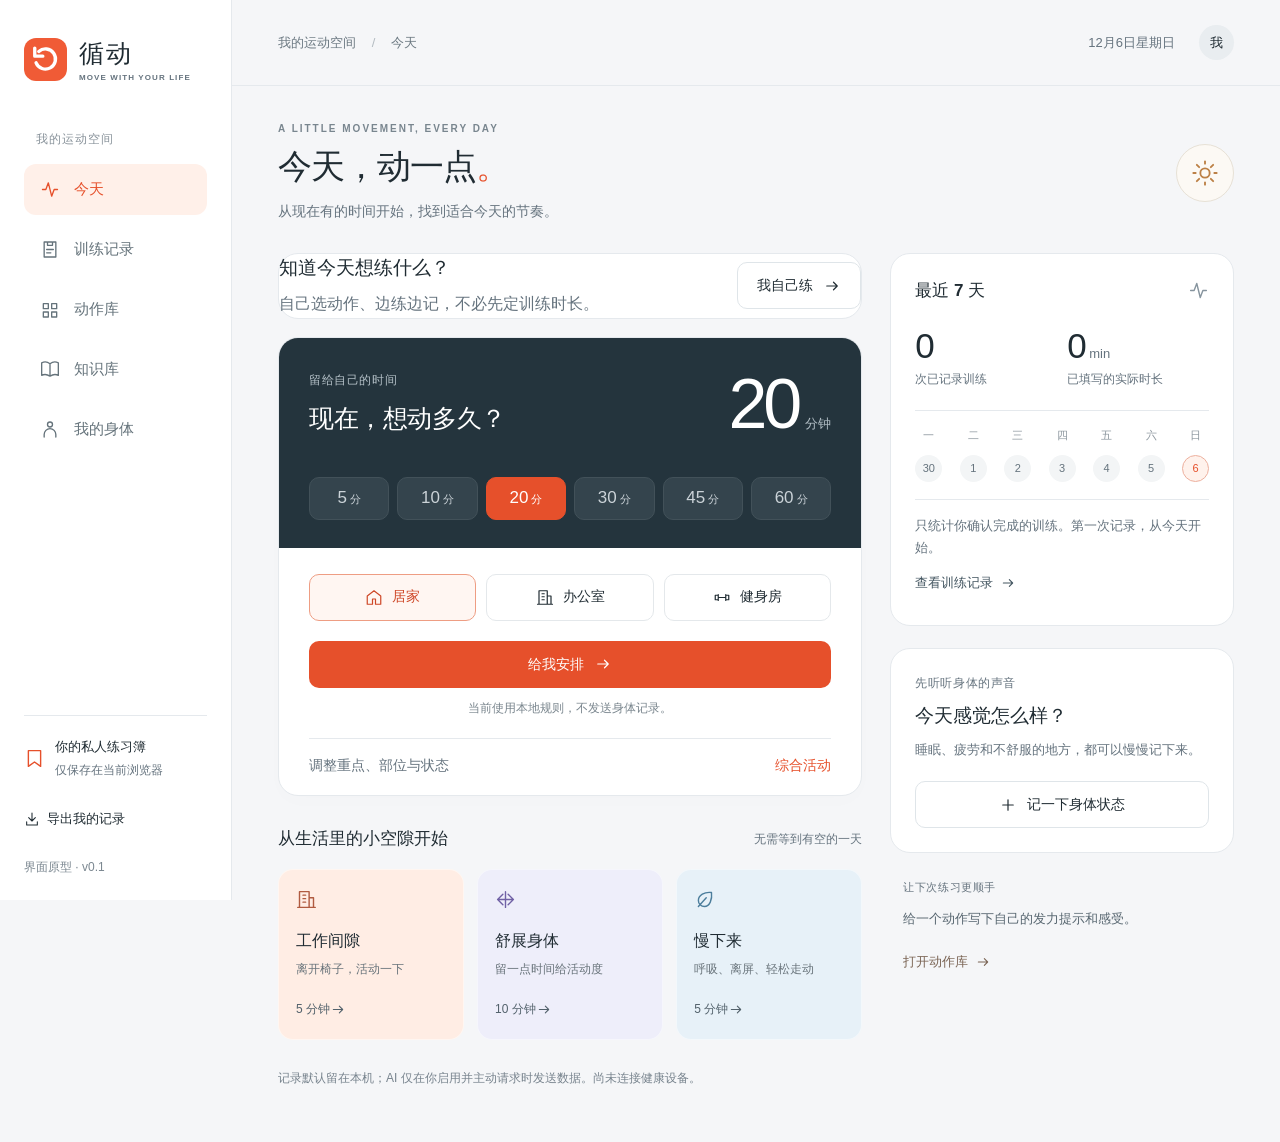
==== commit 4a190a1d: "release-v32 (source 03d3c82): 动态图文、Omni截图与自由训练" ====
--- a/index.html
+++ b/index.html
@@ -3,7 +3,7 @@
   <head>
     <meta charset="UTF-8">
     <!-- 静态托管时（无服务器响应头）也生效；连接仅放行自身与 AI 直连所需的 dashscope。 -->
-    <meta http-equiv="Content-Security-Policy" content="default-src 'self'; script-src 'self'; style-src 'self' 'unsafe-inline'; img-src 'self' data:; connect-src 'self' https://dashscope.aliyuncs.com https://*.workers.dev https://*.fcapp.run; object-src 'none'; base-uri 'self'">
+    <meta http-equiv="Content-Security-Policy" content="default-src 'self'; script-src 'self'; style-src 'self' 'unsafe-inline'; img-src 'self' data: blob:; connect-src 'self' https://dashscope.aliyuncs.com https://*.workers.dev https://*.fcapp.run; object-src 'none'; base-uri 'self'">
     <meta name="viewport" content="width=device-width, initial-scale=1, viewport-fit=cover">
     <meta name="theme-color" content="#f5f6f8">
     <meta name="apple-mobile-web-app-capable" content="yes">
@@ -16,6 +16,7 @@
     <link rel="apple-touch-icon" href="/apple-touch-icon.png">
     <link rel="manifest" href="/manifest.webmanifest">
     <link rel="stylesheet" href="/styles.css">
+    <link rel="stylesheet" href="/free-training.css">
     <script type="module" src="/app.js"></script>
   </head>
   <body>
--- a/styles.css
+++ b/styles.css
@@ -97,3 +97,22 @@
 .timed-manual>summary{cursor:pointer;color:var(--muted);font-size:13px}
 @media(max-width:700px){.run-top{padding:18px 20px 16px}.run-card{padding:20px 18px}.run-title{font-size:21px}.run-actions{gap:8px}.run-all>summary,.run-all-list{padding-left:18px;padding-right:18px}.rest{bottom:calc(84px + env(safe-area-inset-bottom))}.rest-time{font-size:26px}.timer{bottom:calc(84px + env(safe-area-inset-bottom))}.timer-big{font-size:56px}}
 .ability-group{margin-top:18px}.ability-group h3{font-size:15px}.ability-group.review h3{color:#bd4326}.ability-entry{border-top:1px solid var(--line);padding:12px 0}.ability-entry .field-row{margin-top:8px}.capacity>.primary{margin-bottom:6px}
+.method-section{margin-top:34px;border-top:1px solid var(--line);padding-top:26px}.method-creator{display:flex;align-items:center;justify-content:space-between;gap:14px;padding:14px 0;border-bottom:1px solid var(--line)}.method-creator strong{font-size:15px;font-weight:600}.method-creator .small{display:block;margin-top:4px}.method-section .knowledge-grid{margin-top:20px}.method-card h3{margin-top:6px}.method-principles{margin:14px 0 4px;padding-left:20px;display:grid;gap:12px;font-size:14px;line-height:1.75}.method-principles li{padding-left:3px}.method-principles details{margin-top:6px}.method-principles summary{padding:4px 0}.method-card footer{display:flex;align-items:center;justify-content:space-between;gap:14px;border-top:1px solid var(--line);margin-top:18px;padding-top:14px}.method-card footer .checkbox-line{flex:1}.method-section>.prototype-note{margin-top:20px}
+.notice:not(.error){background:#f5f7f9;color:#52626d}
+.saved-plans .saved-plan{display:flex;align-items:center;justify-content:space-between;gap:14px;padding:16px 18px;margin-bottom:10px}.saved-plan-main{min-width:0}.saved-plan-main strong{display:block;font-size:15px;font-weight:600;overflow-wrap:anywhere}.saved-plan-main .small{display:block;margin-top:3px}.saved-plan-actions{display:flex;align-items:center;gap:10px;flex-shrink:0}.saved-plan-actions .primary{min-height:38px;padding:8px 14px;font-size:13px}.plan-footer .save-template{margin-top:10px}@media(max-width:700px){.saved-plans .saved-plan{flex-direction:column;align-items:stretch}.saved-plan-actions{justify-content:space-between}}
+.knowledge-card .tags .badge.topic{background:#eef3f7;color:#4c6a80}.topic-pills{margin-top:-8px}.topic-pills .pill small{color:inherit;opacity:.6;margin-left:3px}
+.planning-references{border:1px solid var(--line);border-radius:12px;padding:14px!important;background:#fcfcfb}.planning-references legend{padding:0 5px;font-weight:600;color:var(--ink)}.reference-modes{display:grid;gap:8px}.reference-mode,.reference-option{display:flex;align-items:flex-start;gap:10px;padding:10px;border:1px solid var(--line);border-radius:9px;background:#fff;cursor:pointer}.reference-mode:has(input:checked){border-color:#e9a58f;background:#fff8f5}.reference-mode input,.reference-option input{margin:3px 0 0;accent-color:var(--accent)}.reference-mode span,.reference-option span{display:grid;gap:3px}.reference-mode strong,.reference-option strong{font-size:13px}.reference-mode small,.reference-option small{font-size:11px;line-height:1.55;color:var(--muted)}.reference-list{margin-top:9px}.reference-list>summary,.advanced-method>summary{cursor:pointer;padding:9px 2px;font-size:12px;color:#62727c}.reference-list>summary span{float:right;color:var(--muted)}.reference-options{display:grid;gap:7px;max-height:220px;overflow:auto;margin:7px 0}.reference-option{padding:9px}.reference-option strong{font-size:12px}.advanced-method{border-top:1px solid var(--line);padding-top:3px}.advanced-method .method-picker{padding:8px 0 3px}.plan-outline{flex:1 0 100%;order:-1;margin:12px 0 4px;border:1px solid var(--line);border-radius:10px;padding:10px 12px;background:#fbfcfd}.knowledge-card footer .plan-outline{flex:1 0 100%;order:-2}.plan-outline>summary{font-size:12px;font-weight:600;cursor:pointer}.plan-outline-row{display:grid;grid-template-columns:70px 1fr;gap:5px 10px;padding:10px 0;border-top:1px solid var(--line);margin-top:8px;font-size:12px}.plan-outline-row small{grid-column:1/-1;line-height:1.6}
+.uses-editor{background:#f5f8fa;border:1px solid #e3eaef;border-radius:13px;padding:18px;margin:23px 0 0}.uses-editor .section-heading{margin:0 0 8px}.uses-editor h3{font-size:16px}.uses-editor h3 .icon{width:16px}.use-row{display:flex;justify-content:space-between;align-items:flex-start;gap:12px;padding:10px 0;border-bottom:1px solid #e3eaef;font-size:14px}.use-row strong{font-weight:600}.use-form{margin-top:12px;align-items:end}.use-form select,.use-form input{background:#fff}.use-form .use-note{grid-column:1/-1}.use-form .secondary{justify-self:start}.link-row{display:grid;gap:8px;padding:10px 0;border-bottom:1px solid var(--line)}
+.corpus-toggle{margin-top:-4px}.corpus-toggle .small{margin-left:2px}.plan-knowledge{display:flex;gap:9px;font-size:12px;line-height:1.8;color:#4c6a80;background:#f2f6f9;padding:10px 27px}.plan-knowledge .icon{width:15px;margin-top:3px}.plan-knowledge.muted{color:var(--muted)}
+.source-actions{display:flex;flex-wrap:wrap;gap:10px;margin-top:14px}.source-actions .secondary{min-height:40px;font-size:13px;padding:9px 14px}.kind-pills{margin-top:-10px}.knowledge-card details a{color:var(--accent)}
+.personal-activity{background:#fff8f3;border:1px solid #f3dfd2;border-radius:13px;padding:16px;margin:20px 0 0;display:grid;gap:10px}.personal-activity .section-heading{margin:0}.personal-activity .dialog-actions{display:flex;gap:12px;align-items:center;flex-wrap:wrap}
+.method-card{padding:23px;min-width:0}.method-card h3{overflow-wrap:anywhere}#activity-form textarea,#activity-intake-form textarea,#digest-confirm-form textarea,#search-confirm-form textarea,#method-confirm-form textarea{min-height:64px}@media(max-width:700px){.method-card{padding:21px}}
+.method-picker{display:grid;gap:6px}.method-picker select:disabled{opacity:.55}.method-report{font-size:12px;line-height:1.8;color:#52626d;background:#fbf7f2;padding:10px 27px;display:grid;gap:2px}.method-report strong{font-size:13px;color:#8a6f51}.method-report p span{display:inline-block;min-width:60px;color:#8a6f51;font-weight:600}.method-report.muted{color:var(--muted)}
+.self-check{margin:18px 0 6px;padding:16px;border:1px solid var(--line);border-radius:13px;background:#fafbfc;display:grid;gap:10px}.self-check .section-heading{margin:0}.self-check h3{font-size:15px}.self-check-rows{display:grid;gap:2px}.self-check-row{display:grid;grid-template-columns:1fr auto;gap:2px 10px;padding:8px 0;border-bottom:1px solid var(--line);font-size:13px}.self-check-row strong{font-weight:600;text-align:right}.self-check-row small{grid-column:1/-1}.check-group legend{margin-bottom:8px}
+input[type=radio]{width:17px;height:17px;accent-color:var(--accent);margin:0;flex-shrink:0}.check-pill:has(input[type=radio]:checked){background:var(--accent-light);border-color:#f1baa9}
+.ingest-route{border:1px solid var(--line);border-radius:12px;padding:12px 14px;display:grid;gap:10px}.ingest-route.active{border-color:#f1baa9;background:#fffaf7}.ingest-route legend{margin:0;padding:0 4px}.ingest-route .text-button{justify-self:start;color:var(--accent)}
+.dialog-body > [data-action="paste-capture"]{margin-bottom:16px}
+.knowledge-card footer{flex-wrap:wrap;justify-content:flex-start;gap:8px 16px}.knowledge-card footer>.text-button{flex:0 0 auto;max-width:100%;white-space:normal;text-align:left}.knowledge-card footer>details{min-width:0;max-width:100%;flex-basis:100%}
+.omni-action-segments{background:#fffaf7;border-color:#f1ddd2}.omni-action-segments .video-action-segment{display:grid;gap:7px}.source-link-row{display:flex;align-items:center;gap:18px;flex-wrap:wrap;padding:10px 0}.activity-video-links{display:grid;gap:4px;margin:8px 0 4px;padding:9px 12px;border-left:2px solid #e3b6a4;background:#fffaf7}.activity-video-links .text-button{justify-self:start;font-size:12px}.plan-knowledge a{display:inline-flex;margin-left:8px;white-space:nowrap}.video-action-segment>a{justify-self:start}
+.video-action-segments{margin:14px 0 10px;border:1px solid var(--line);border-radius:12px;padding:12px 14px;background:#fafbfc}.knowledge-card footer .video-action-segments{flex:1 0 100%;order:-1}.video-action-segments>summary{cursor:pointer;font-weight:600}.video-action-segment{padding:14px 0;border-top:1px solid var(--line);margin-top:10px}.video-action-time{font-size:13px;font-weight:600;color:#586c78}.video-action-image,.action-frame-preview,.activity-detail-image{display:block;width:100%;max-height:300px;object-fit:contain;background:#eef2f4;border-radius:10px;margin:10px 0}.activity-card-image{width:100%;max-height:180px;object-fit:cover;border-radius:10px 10px 0 0;margin:-18px -18px 10px;max-width:calc(100% + 36px)}.activity-detail-image{max-height:360px}
+.douyin-image-evidence{flex:1 0 100%;order:-1;margin:14px 0 10px;border:1px solid var(--line);border-radius:12px;padding:12px 14px;background:#fafbfc}.douyin-image-evidence>summary{cursor:pointer;font-weight:600}.douyin-image-item{display:grid;grid-template-columns:minmax(90px,180px) minmax(0,1fr);gap:12px;align-items:start;padding:13px 0;border-top:1px solid var(--line);margin:10px 0 0}.douyin-image-preview{display:block;width:100%;max-height:220px;object-fit:contain;background:#eef2f4;border-radius:9px}.douyin-image-item figcaption{min-width:0;font-size:13px;line-height:1.6}.douyin-image-item figcaption p{margin:5px 0 0}.douyin-image-item figcaption .small{font-size:11px}@media(max-width:520px){.douyin-image-item{grid-template-columns:minmax(72px,30%) minmax(0,1fr);gap:9px}.douyin-image-preview{max-height:170px}.douyin-image-item figcaption{font-size:12px}}
--- a/free-training.css
+++ b/free-training.css
@@ -0,0 +1,6 @@
+.activity-media{margin:14px 0;padding:12px;border:1px solid var(--line);border-radius:12px;min-width:0}.activity-media summary{cursor:pointer;font-weight:600}.activity-media figure{margin:10px 0;min-width:0}.activity-media figcaption{overflow-wrap:anywhere}.activity-media figcaption .text-button{margin:7px 14px 0 0}.activity-media img{max-height:280px}
+.free-history{padding:12px;background:#f3f6f8;border-radius:10px;margin:12px 0;overflow-wrap:anywhere}.free-history p{margin:5px 0}.free-history summary{cursor:pointer}.free-frequency{color:#80624d}
+.free-entry{display:flex;align-items:center;justify-content:space-between;gap:16px;margin-bottom:18px}.free-entry h2{font-size:19px;margin:0 0 7px}.free-entry p{margin:0}.free-entry button{flex-shrink:0}
+.free-workout{max-width:1000px;min-width:0}.free-workout label{min-width:0}.free-workout .field-row{margin:12px 0}.free-candidate{display:flex;justify-content:space-between;align-items:center;gap:12px;border-top:1px solid var(--line);padding:14px 0;min-width:0}.free-candidate>div{min-width:0;flex:1}.free-candidate strong,.free-candidate p{overflow-wrap:anywhere}.free-candidate p{margin:4px 0}.free-candidate>button{flex-shrink:0;font-size:12px;min-height:42px}.free-candidate button:disabled{opacity:.45;cursor:not-allowed}
+.free-active{border:1px solid #efcabb;background:#fffaf7;padding:18px;border-radius:14px;margin:18px 0}.free-active h3{font-size:17px;overflow-wrap:anywhere}.free-active .section-heading{flex-wrap:wrap;gap:10px}.free-note{padding:10px;background:#fff;border-radius:8px;white-space:pre-wrap;overflow-wrap:anywhere}.free-set-delete{display:flex;flex-wrap:wrap;gap:14px;margin-top:14px}.free-done{margin:16px 0}.free-more>summary,.free-done>summary{padding:12px 0;cursor:pointer}.free-footer{display:flex;flex-wrap:wrap;gap:16px;border-top:1px solid var(--line);padding-top:18px;margin-top:18px}
+@media(max-width:700px){.free-entry{align-items:flex-start;flex-direction:column}.free-workout{padding:18px}.free-candidate{align-items:flex-start}.free-active{padding:13px}.free-footer>.primary{width:100%}}
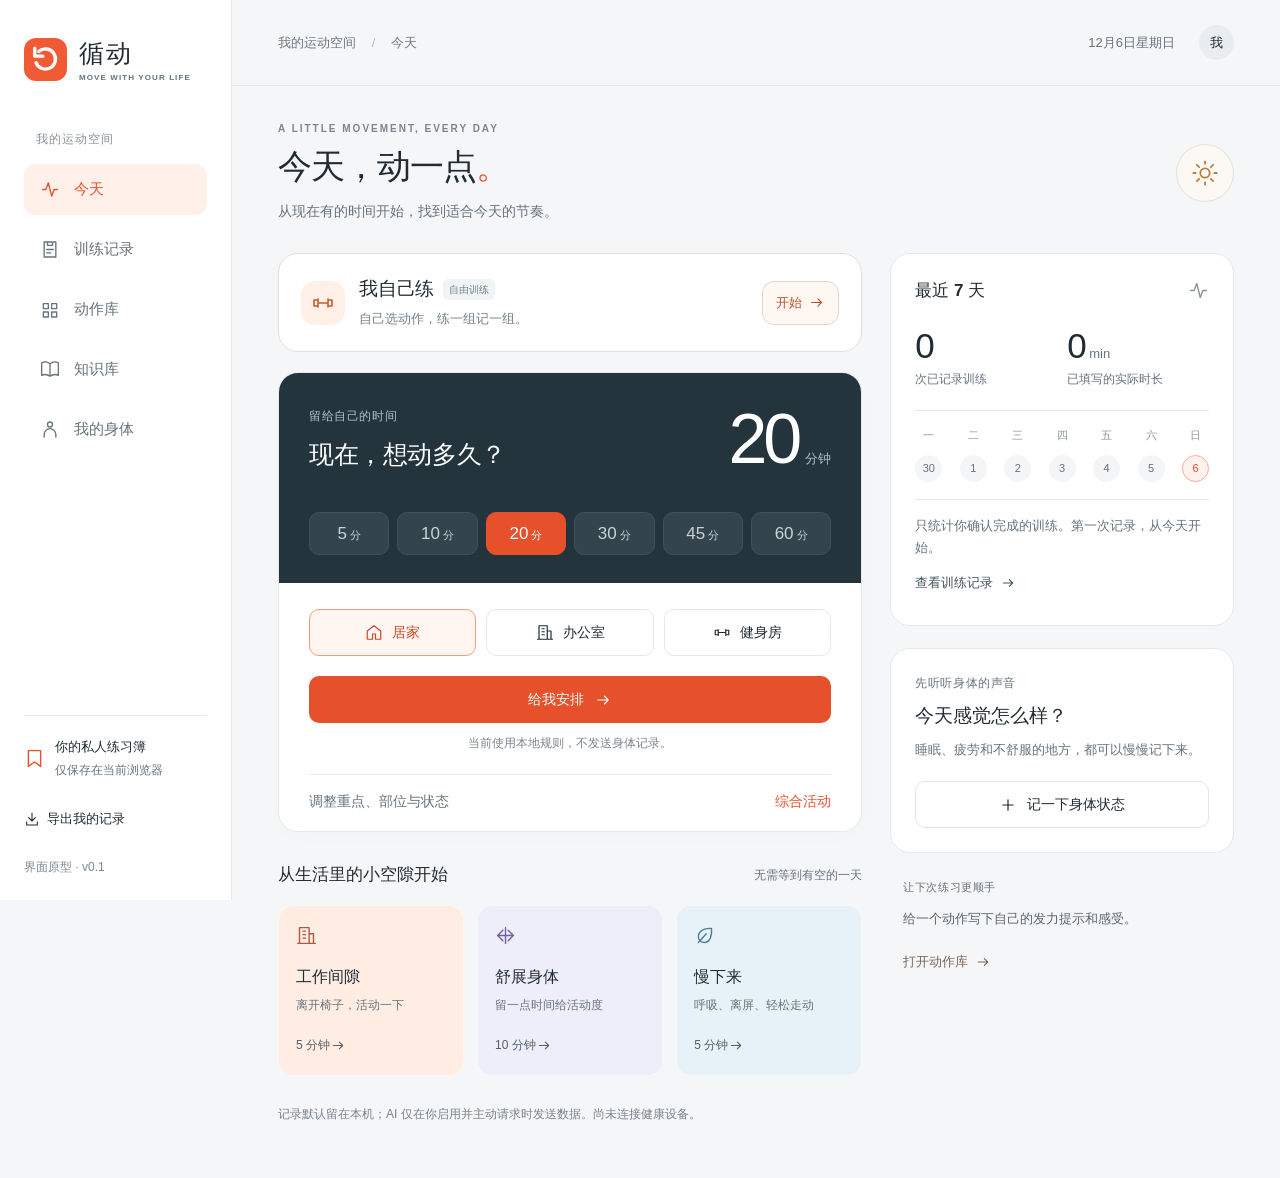
==== commit f197d719: "release-v34 (source 98fa308): 知识卡五态、独立详情与添加日期" ====
--- a/index.html
+++ b/index.html
@@ -17,6 +17,7 @@
     <link rel="manifest" href="/manifest.webmanifest">
     <link rel="stylesheet" href="/styles.css">
     <link rel="stylesheet" href="/free-training.css">
+    <link rel="stylesheet" href="/knowledge-cards.css">
     <script type="module" src="/app.js"></script>
   </head>
   <body>
--- a/styles.css
+++ b/styles.css
@@ -112,6 +112,7 @@
 input[type=radio]{width:17px;height:17px;accent-color:var(--accent);margin:0;flex-shrink:0}.check-pill:has(input[type=radio]:checked){background:var(--accent-light);border-color:#f1baa9}
 .ingest-route{border:1px solid var(--line);border-radius:12px;padding:12px 14px;display:grid;gap:10px}.ingest-route.active{border-color:#f1baa9;background:#fffaf7}.ingest-route legend{margin:0;padding:0 4px}.ingest-route .text-button{justify-self:start;color:var(--accent)}
 .dialog-body > [data-action="paste-capture"]{margin-bottom:16px}
+.activity-review-intro{display:grid;gap:8px}.activity-review-intro .action-frame-preview{max-height:210px;margin:0;object-fit:contain}.activity-review-source{margin:12px 0;min-width:0}.activity-review-source>summary{font-size:12px;color:var(--muted);cursor:pointer;padding:7px 0}.activity-review-source p{white-space:pre-wrap;overflow-wrap:anywhere;margin-top:7px}.activity-review-picture{padding:12px 14px;background:#f5f7f8;border-radius:12px;margin-bottom:18px}.activity-review-picture>label:last-child{margin:9px 0 0}.activity-review-picture input[type=file]{font-size:12px;max-width:100%;padding:8px 0;border:0;background:transparent}.activity-review-candidate{min-width:0;margin:18px 0;padding:16px;border:1px solid var(--line);border-radius:14px}.activity-review-candidate>legend{font-size:14px;font-weight:600;padding:0 7px;max-width:100%}.activity-review-candidate>legend .checkbox-line{margin:0}.activity-review-candidate input[type=search]{margin:7px 0}.activity-review-basics>fieldset{padding:0;border:0;margin:14px 0}.activity-review-basics>fieldset>legend{font-size:13px;color:var(--muted);margin-bottom:8px}.activity-review-more{border-top:1px solid var(--line);margin:16px 0;padding-top:8px}.activity-review-more>summary{font-size:13px;cursor:pointer;padding:8px 0;color:#527080}.activity-review-footer{border-top:1px solid var(--line);padding:16px 0 4px;margin-top:18px}.activity-review-status{color:#9d391e;background:#fff1eb;border:1px solid #f0c7b8;border-radius:10px;padding:12px 14px;margin-bottom:12px;font-size:13px;line-height:1.65;overflow-wrap:anywhere}.activity-review-candidate [aria-invalid=true]{outline:2px solid #cc5836;outline-offset:2px}.activity-review-saved{display:grid;gap:14px;text-align:center;padding:12px 0}.activity-review-saved>.icon{width:48px;height:48px;padding:10px;color:#397c59;background:#edf7f0;border-radius:50%;margin:auto}.activity-review-saved p{font-size:16px;font-weight:600}.activity-review-saved .text-button{justify-self:center}
 .knowledge-card footer{flex-wrap:wrap;justify-content:flex-start;gap:8px 16px}.knowledge-card footer>.text-button{flex:0 0 auto;max-width:100%;white-space:normal;text-align:left}.knowledge-card footer>details{min-width:0;max-width:100%;flex-basis:100%}
 .omni-action-segments{background:#fffaf7;border-color:#f1ddd2}.omni-action-segments .video-action-segment{display:grid;gap:7px}.source-link-row{display:flex;align-items:center;gap:18px;flex-wrap:wrap;padding:10px 0}.activity-video-links{display:grid;gap:4px;margin:8px 0 4px;padding:9px 12px;border-left:2px solid #e3b6a4;background:#fffaf7}.activity-video-links .text-button{justify-self:start;font-size:12px}.plan-knowledge a{display:inline-flex;margin-left:8px;white-space:nowrap}.video-action-segment>a{justify-self:start}
 .video-action-segments{margin:14px 0 10px;border:1px solid var(--line);border-radius:12px;padding:12px 14px;background:#fafbfc}.knowledge-card footer .video-action-segments{flex:1 0 100%;order:-1}.video-action-segments>summary{cursor:pointer;font-weight:600}.video-action-segment{padding:14px 0;border-top:1px solid var(--line);margin-top:10px}.video-action-time{font-size:13px;font-weight:600;color:#586c78}.video-action-image,.action-frame-preview,.activity-detail-image{display:block;width:100%;max-height:300px;object-fit:contain;background:#eef2f4;border-radius:10px;margin:10px 0}.activity-card-image{width:100%;max-height:180px;object-fit:cover;border-radius:10px 10px 0 0;margin:-18px -18px 10px;max-width:calc(100% + 36px)}.activity-detail-image{max-height:360px}
--- a/free-training.css
+++ b/free-training.css
@@ -1,6 +1,6 @@
 .activity-media{margin:14px 0;padding:12px;border:1px solid var(--line);border-radius:12px;min-width:0}.activity-media summary{cursor:pointer;font-weight:600}.activity-media figure{margin:10px 0;min-width:0}.activity-media figcaption{overflow-wrap:anywhere}.activity-media figcaption .text-button{margin:7px 14px 0 0}.activity-media img{max-height:280px}
 .free-history{padding:12px;background:#f3f6f8;border-radius:10px;margin:12px 0;overflow-wrap:anywhere}.free-history p{margin:5px 0}.free-history summary{cursor:pointer}.free-frequency{color:#80624d}
-.free-entry{display:flex;align-items:center;justify-content:space-between;gap:16px;margin-bottom:18px}.free-entry h2{font-size:19px;margin:0 0 7px}.free-entry p{margin:0}.free-entry button{flex-shrink:0}
-.free-workout{max-width:1000px;min-width:0}.free-workout label{min-width:0}.free-workout .field-row{margin:12px 0}.free-candidate{display:flex;justify-content:space-between;align-items:center;gap:12px;border-top:1px solid var(--line);padding:14px 0;min-width:0}.free-candidate>div{min-width:0;flex:1}.free-candidate strong,.free-candidate p{overflow-wrap:anywhere}.free-candidate p{margin:4px 0}.free-candidate>button{flex-shrink:0;font-size:12px;min-height:42px}.free-candidate button:disabled{opacity:.45;cursor:not-allowed}
+.free-entry{display:grid;grid-template-columns:44px minmax(0,1fr) auto;align-items:center;gap:14px;padding:22px;margin-bottom:20px;border-color:#e7ded6}.free-entry-icon{display:grid;place-items:center;width:44px;height:44px;border-radius:14px;background:#fff0e7;color:#c85a36}.free-entry-icon .icon{width:24px;height:24px}.free-entry-copy{min-width:0}.free-entry-heading{display:flex;align-items:center;gap:9px;flex-wrap:wrap}.free-entry h2{font-size:19px;line-height:1.4;margin:0;letter-spacing:-.2px}.free-entry-tag{font-size:10px;line-height:1.5;white-space:nowrap;color:#718089;background:#f1f4f5;border-radius:5px;padding:3px 6px}.free-entry p{font-size:13px;line-height:1.6;color:#74818a;margin:6px 0 0;overflow-wrap:anywhere}.free-entry-start{display:inline-flex;align-items:center;justify-content:center;gap:6px;min-height:44px;padding:10px 13px;border:1px solid #efd3c3;border-radius:12px;background:#fff7f1;color:#b94f2c;font-size:13px;font-weight:600;white-space:nowrap}.free-entry-start .icon{width:17px;height:17px}.free-entry-start:hover{background:#ffede1}
+.free-workout{max-width:1000px;min-width:0;padding:24px}.free-workout label{min-width:0}.free-workout .field-row{margin:12px 0}.free-workout>.section-heading{gap:14px;flex-wrap:wrap}.free-candidate{display:flex;justify-content:space-between;align-items:center;gap:14px;border-top:1px solid var(--line);padding:16px 0;min-width:0}.free-candidate>div{min-width:0;flex:1}.free-candidate strong,.free-candidate p{overflow-wrap:anywhere}.free-candidate p{margin:4px 0}.free-candidate>button{flex-shrink:0;font-size:12px;min-height:44px;border-radius:11px}.free-candidate>button.primary{background:#fff4ec;border:1px solid #efd5c5;color:#b95430}.free-candidate button:disabled{opacity:.45;cursor:not-allowed}
 .free-active{border:1px solid #efcabb;background:#fffaf7;padding:18px;border-radius:14px;margin:18px 0}.free-active h3{font-size:17px;overflow-wrap:anywhere}.free-active .section-heading{flex-wrap:wrap;gap:10px}.free-note{padding:10px;background:#fff;border-radius:8px;white-space:pre-wrap;overflow-wrap:anywhere}.free-set-delete{display:flex;flex-wrap:wrap;gap:14px;margin-top:14px}.free-done{margin:16px 0}.free-more>summary,.free-done>summary{padding:12px 0;cursor:pointer}.free-footer{display:flex;flex-wrap:wrap;gap:16px;border-top:1px solid var(--line);padding-top:18px;margin-top:18px}
-@media(max-width:700px){.free-entry{align-items:flex-start;flex-direction:column}.free-workout{padding:18px}.free-candidate{align-items:flex-start}.free-active{padding:13px}.free-footer>.primary{width:100%}}
+@media(max-width:700px){.free-entry{grid-template-columns:40px minmax(0,1fr) auto;gap:12px;padding:18px}.free-entry-icon{width:40px;height:40px;border-radius:12px}.free-entry-icon .icon{width:22px;height:22px}.free-entry h2{font-size:17px}.free-entry-heading{gap:7px}.free-entry p{font-size:12px;margin-top:5px}.free-entry-start{padding:9px 11px;font-size:12px}.free-workout{padding:18px}.free-candidate{align-items:flex-start}.free-active{padding:13px}.free-footer>.primary{width:100%}}
--- a/knowledge-cards.css
+++ b/knowledge-cards.css
@@ -0,0 +1,46 @@
+/* Quiet, shared status palette. State is also written in text, never colour alone. */
+.state-pending{--state-bg:#f0f2f3;--state-ink:#596771;--state-line:#e1e6e9}
+.state-processing{--state-bg:#edf3f8;--state-ink:#496980;--state-line:#dce6ee}
+.state-review{--state-bg:#f8f0e3;--state-ink:#85652d;--state-line:#ebe0cb}
+.state-saved{--state-bg:#edf3ee;--state-ink:#4d6b56;--state-line:#dce7df}
+.state-attention{--state-bg:#f7ecea;--state-ink:#945b53;--state-line:#eedbd8}
+.knowledge-state{display:inline-flex;align-items:center;gap:7px;padding:6px 10px;background:var(--state-bg);color:var(--state-ink);border-radius:7px;font-size:11px;font-weight:600;line-height:1.5;white-space:nowrap}
+.state-dot{width:5px;height:5px;border-radius:50%;background:currentColor}
+.knowledge-preview-top{display:flex;align-items:center;justify-content:space-between;gap:12px}
+.knowledge-preview-kind{font-size:11px;color:#76828a;text-align:right;overflow-wrap:anywhere}
+.knowledge-grid:has(>.knowledge-preview){align-items:stretch;gap:18px}
+.knowledge-card.knowledge-preview{min-width:0;padding:23px 24px 17px;border-color:var(--state-line);border-radius:18px;background:linear-gradient(180deg,var(--state-bg) 0,white 72px);display:flex;flex-direction:column}
+.knowledge-preview h3{margin:16px 0 8px;font-size:18px;line-height:1.6;letter-spacing:.1px}
+.knowledge-title-button{display:-webkit-box;-webkit-line-clamp:2;-webkit-box-orient:vertical;overflow:hidden;overflow-wrap:anywhere;width:100%;min-height:44px;background:none;padding:0;text-align:left;font-size:inherit;font-weight:600;line-height:inherit}
+.knowledge-card.knowledge-preview .knowledge-excerpt{display:-webkit-box;-webkit-line-clamp:2;-webkit-box-orient:vertical;overflow:hidden;overflow-wrap:anywhere;font-size:13px;color:#73808a;line-height:1.85;margin:0 0 16px}
+.knowledge-flow{display:grid;grid-template-columns:repeat(4,minmax(0,1fr));gap:0;list-style:none;padding:0;margin:7px 0 18px;isolation:isolate}
+.knowledge-flow li{position:relative;display:flex;align-items:center;gap:6px;color:#8c969d;font-size:11px;white-space:nowrap;min-width:0}
+.knowledge-flow li:not(:last-child):after{content:"";height:1px;background:#e6e9eb;flex:1;margin:0 8px 0 3px;min-width:3px}
+.flow-node{display:grid;place-items:center;flex:0 0 22px;height:22px;border:1px solid #e3e8eb;border-radius:6px;font-size:10px;font-variant-numeric:tabular-nums;background:white}
+.flow-node .icon{width:13px;height:13px}
+.knowledge-flow .flow-done{color:#667b6c}.flow-done .flow-node{background:#eff4f0;border-color:#e2eae4;color:#607c68}
+.knowledge-flow .flow-current{color:var(--state-ink);font-weight:600}.flow-current .flow-node{background:var(--state-bg);border-color:var(--state-line);color:var(--state-ink)}
+.knowledge-flow .flow-failed{color:#945b53}.flow-failed .flow-node{background:#f7ecea;border-color:#eedbd8;color:#945b53}
+.knowledge-preview-bottom{display:flex;justify-content:space-between;align-items:center;gap:14px;border-top:1px solid #eef0f2;padding-top:10px;margin-top:auto}
+.knowledge-author{font-size:11px;color:#7c8890;min-width:0;overflow-wrap:anywhere}
+.knowledge-author small{display:block;font-size:10px;line-height:1.6;margin-top:3px}
+.knowledge-next{min-height:44px;display:flex;align-items:center;justify-content:flex-end;gap:8px;background:none;font-size:12px;font-weight:600;color:var(--state-ink);flex-shrink:0;padding:5px 0 5px 8px}
+.knowledge-next .icon{width:16px;height:16px}
+.knowledge-detail-page{max-width:830px;margin:auto}.knowledge-back{margin-bottom:16px;min-height:44px;color:#62717b}
+.knowledge-card.knowledge-detail{padding:0;overflow:hidden;border-radius:20px;border-color:var(--state-line)}
+.knowledge-detail-heading{padding:30px 34px 25px;background:linear-gradient(180deg,var(--state-bg),#fff 150px)}
+.knowledge-detail-heading h1{margin:19px 0 10px;font-size:28px;line-height:1.5;letter-spacing:-.5px;overflow-wrap:anywhere}
+.knowledge-detail-heading h1:focus{outline:none}.knowledge-detail-heading>.knowledge-author{font-size:12px;margin:0 0 16px}
+.knowledge-dates{display:grid;gap:7px;margin:0 0 23px;font-size:12px;color:#74818a}.knowledge-dates>div{display:flex;gap:16px;flex-wrap:wrap}.knowledge-dates dt{color:#87919a}.knowledge-dates dd{margin:0;font-variant-numeric:tabular-nums}
+.knowledge-detail-heading .knowledge-flow{max-width:440px;margin:19px 0 0}.knowledge-detail-actions{display:flex;flex-wrap:wrap;gap:12px;margin-top:20px}.knowledge-detail-actions:empty{display:none}
+.knowledge-detail-actions .primary{background:var(--state-ink);min-height:44px;font-size:13px;border-radius:9px}.knowledge-detail-actions .primary:hover{filter:brightness(.94)}
+.knowledge-detail-section{border-top:1px solid #edf0f2;padding:26px 34px;min-width:0}.knowledge-detail-section>.overline{font-size:10px;letter-spacing:1.5px;color:#97a0a6}.knowledge-detail-section h2{font-size:17px;margin:6px 0 15px}
+.knowledge-card.knowledge-detail p{font-size:14px;line-height:1.9;overflow-wrap:anywhere}.knowledge-full-text{white-space:pre-wrap}
+.knowledge-detail-section .knowledge-trust-note{display:flex;gap:8px;align-items:flex-start;font-size:12px;color:#856e4d;padding:11px 13px;background:#faf6ef;border-radius:9px;margin:16px 0}.knowledge-trust-note>.icon{width:15px;height:15px;margin-top:4px}
+.knowledge-detail-section>details{margin:14px 0 0}.knowledge-detail-section>details>summary{padding:9px 0;min-height:40px;cursor:pointer;font-size:13px;color:#647581}
+.knowledge-detail-section>details p{margin-top:8px}.knowledge-detail-section .tags{margin:16px 0 0;min-height:0}.knowledge-detail .video-action-segments>summary,.knowledge-detail .douyin-image-evidence>summary{padding:0;font-weight:550}
+.knowledge-detail-section .knowledge-error{padding:9px 13px;background:#faf4f2;border-radius:10px}.knowledge-error p{font-size:12px!important;white-space:pre-wrap}
+.knowledge-detail .knowledge-update-note{font-size:12px;padding:10px 13px;background:#f6f3ec;border-radius:9px;color:#887355;margin:14px 0 0}
+.knowledge-management{display:flex;gap:12px 22px;flex-wrap:wrap;align-items:center;margin-top:12px}.knowledge-management .text-button{min-height:44px}.knowledge-management .secondary{min-height:44px;font-size:13px}.knowledge-management .knowledge-delete{color:#9a7772;margin-left:auto}
+@media(max-width:700px){.knowledge-card.knowledge-preview{padding:20px 20px 13px}.knowledge-preview h3{font-size:17px;margin-top:15px}.knowledge-card.knowledge-preview .knowledge-excerpt{font-size:13px}.knowledge-detail-heading{padding:23px 21px}.knowledge-detail-heading h1{font-size:24px}.knowledge-detail-section{padding:23px 21px}.knowledge-detail .knowledge-flow li:not(:last-child):after{margin-right:6px;margin-left:2px}.knowledge-flow li{gap:5px;font-size:10px}.knowledge-flow li:not(:last-child):after{margin-right:6px;margin-left:2px}.knowledge-management{gap:10px 18px}}
+@media(prefers-reduced-motion:reduce){.knowledge-detail-page{scroll-behavior:auto}}
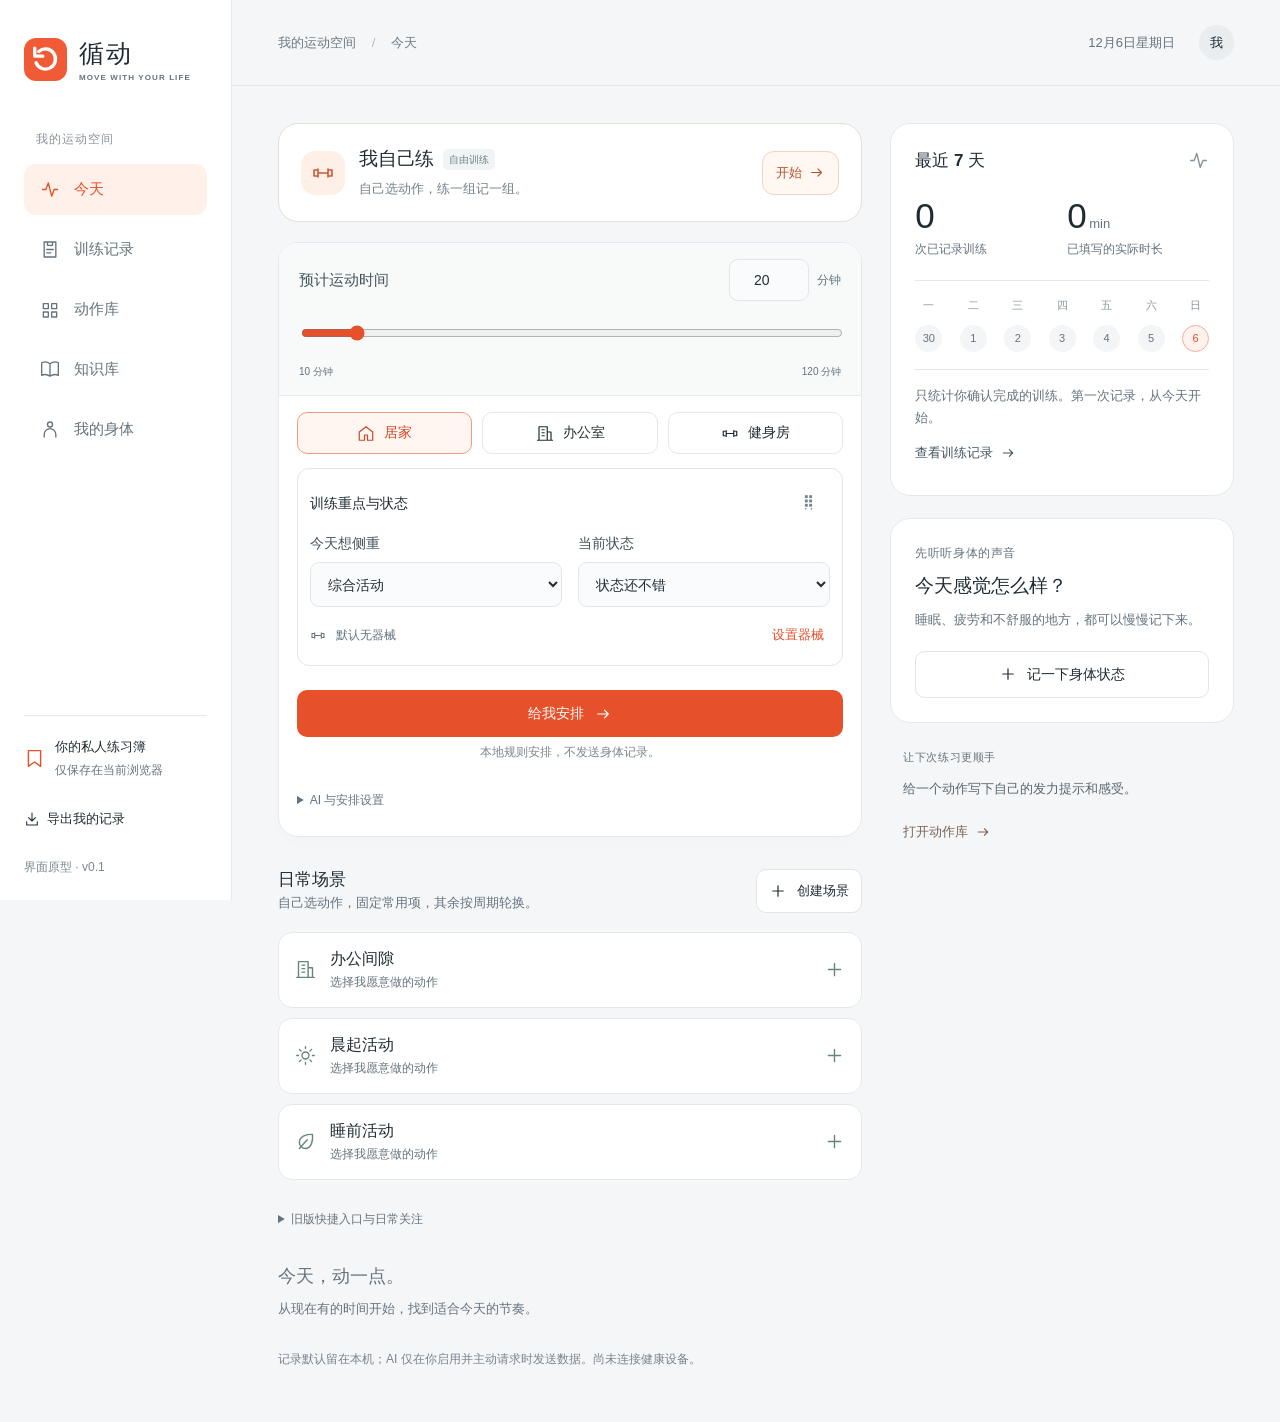
==== commit 32a8bbb8: "release-v38 (source a22a8a7): 场景动作池、周期清单、AI补库与训练交互" ====
--- a/index.html
+++ b/index.html
@@ -18,6 +18,7 @@
     <link rel="stylesheet" href="/styles.css">
     <link rel="stylesheet" href="/free-training.css">
     <link rel="stylesheet" href="/knowledge-cards.css">
+    <link rel="stylesheet" href="/scene-styles.css">
     <script type="module" src="/app.js"></script>
   </head>
   <body>
--- a/styles.css
+++ b/styles.css
@@ -9,7 +9,10 @@
 .item-feedback{display:grid;gap:10px;margin-top:16px}.item-feedback .checkbox-line{display:flex;align-items:center}
 .strength-selector{padding-top:5px;min-width:0}.strength-selector legend{display:flex;align-items:center;gap:10px;margin-bottom:13px;font-weight:550}.strength-selector legend span{font-size:12px;font-weight:400;color:var(--muted)}.region-all{width:100%;display:flex;align-items:center;gap:8px;min-height:44px;padding:10px 12px;border-radius:9px;background:#f7f8fa;border:1px solid var(--line);font-size:13px;text-align:left}.region-all .icon{width:17px;height:17px}.region-all>.icon:last-child:not(:first-child){margin-left:auto}.region-all.selected{background:#fff3ed;color:#bf4324;border-color:#eead96}.region-grid{display:grid;grid-template-columns:repeat(3,minmax(0,1fr));gap:8px;margin-top:10px}.region-choice{display:flex;align-items:center;justify-content:center;gap:7px;padding:10px 8px;min-height:42px;border:1px solid var(--line);background:white;border-radius:8px;font-size:14px}.region-choice.selected{background:#fff3ed;color:#bf4324;border-color:#eead96}.region-choice .icon{width:14px;height:14px}.region-extra{display:flex;flex-wrap:wrap;gap:7px;padding-bottom:5px}.region-extra .region-choice{font-size:12px;flex:1;white-space:nowrap}.strength-selector summary{display:flex;justify-content:space-between;gap:8px;font-size:13px;padding:13px 0}.strength-selector summary::before{content:'+';color:var(--accent)}.strength-selector details[open] summary::before{content:'−'}.strength-selector summary span{font-size:11px;margin-left:auto;color:var(--muted)}.region-hint,.region-caution{font-size:12px;line-height:1.8;color:var(--muted);margin-top:7px}.region-caution{color:#a25a34}.region-coverage{padding:14px 28px;border-bottom:1px solid var(--line);font-size:12px;line-height:1.8}.region-coverage>span{font-size:11px;color:#859099}.target-facts{padding-bottom:17px;font-size:13px;line-height:1.8}.dialog-actions{display:flex;gap:10px;flex-wrap:wrap}
 @media(max-width:700px){.region-coverage{padding:13px 21px}.region-extra{display:grid;grid-template-columns:1fr 1fr}.region-extra .region-choice{white-space:normal}.plan-header h2{overflow-wrap:anywhere}}
-.duration-options{grid-template-columns:repeat(6,minmax(0,1fr))}.duration-options button{padding-left:0;padding-right:0;min-width:0}
+.duration-options{grid-template-columns:repeat(4,minmax(0,1fr))}.duration-options button{padding-left:0;padding-right:0;min-width:0;min-height:44px}.custom-training-minutes{margin:0 23px 22px;font-size:12px;color:var(--muted)}.custom-training-minutes input{max-width:140px;margin-top:8px}
+.library-groups{display:grid;grid-template-columns:repeat(5,minmax(0,1fr));gap:9px;margin:18px 0}.library-group{display:flex;justify-content:space-between;align-items:center;gap:8px;text-align:left;border:1px solid #e3e8eb;background:#fff;border-radius:11px;padding:12px;min-height:48px;color:#586b76;font-size:12px}.library-group small{color:#94a0a7;font-variant-numeric:tabular-nums}.library-group.selected{background:#edf3ef;border-color:#cbdace;color:#4b6954}.library-filter-status{display:flex;justify-content:space-between;align-items:center;gap:12px;font-size:12px;color:var(--muted);margin:12px 0}.library-filter-status button{min-height:44px;font-size:12px}.library-advanced{margin:12px 0 22px;padding:10px 15px;border:1px solid var(--line);border-radius:12px;background:#fafbfc}.library-advanced>summary{cursor:pointer;min-height:44px;display:flex;align-items:center;font-size:13px;color:#71818b}.library-advanced .pill{min-height:44px}@media(max-width:700px){.library-groups{grid-template-columns:repeat(2,minmax(0,1fr))}.library-group{font-size:13px}.library-toolbar{flex-wrap:wrap}.library-toolbar .search{min-width:160px}}
+.daily-card{padding:24px;margin:24px 0;background:#f6f8f3;border-color:#e2e8dc}.daily-card>.section-heading{gap:12px}.daily-card h2{font-size:19px;margin-top:5px}.daily-card>.section-heading button{min-height:44px;font-size:12px}.daily-card>p{line-height:1.8;font-size:13px}.daily-item{display:flex;gap:14px;align-items:center;justify-content:space-between;border-top:1px solid #e1e7da;padding:18px 0}.daily-item>div{min-width:0}.daily-item .text-button{min-height:44px;text-align:left;padding:5px 0;font-size:14px}.daily-item p{font-size:12px;color:#74816c;line-height:1.8}.daily-item .secondary{min-height:44px;white-space:nowrap;font-size:12px}.daily-item span{display:block;line-height:1.8}.daily-item a{color:#677e5d}.daily-progress>summary,#daily-settings-form details>summary{min-height:44px;padding:12px 0;cursor:pointer;font-size:12px}.daily-progress p{font-size:12px;padding:6px 0;color:#75816f}.daily-choices{display:grid;grid-template-columns:1fr 1fr;gap:8px}.daily-choices .check-pill{min-height:44px;align-items:flex-start;font-size:12px}.daily-choices input{margin-top:3px}.daily-choices span{line-height:1.7}.daily-card .helper{font-size:11px;color:#889180}@media(max-width:520px){.daily-card{padding:20px}.daily-item{gap:9px}.daily-item .secondary{padding:10px}.daily-choices{grid-template-columns:1fr}}
+@media(max-width:380px){.planner-top{flex-wrap:wrap}.planner-top .duration-display{margin-left:auto}}
 @media(max-width:700px){.right-column{grid-template-columns:minmax(0,1fr)}}
 @media(max-width:380px){.week-strip{gap:4px}.day b{width:25px;height:25px}}
 @media(max-width:380px){.planner-top{gap:10px}.planner-top h2{font-size:19px;white-space:nowrap}.duration-display{gap:5px}.duration-display strong{font-size:49px;letter-spacing:-3px}.duration-display span{white-space:nowrap;font-size:11px}.place-options button{gap:5px;font-size:12px;white-space:nowrap}.place-options .icon{width:15px}.duration-options button{font-size:14px;white-space:nowrap}.duration-options small{font-size:9px;margin-left:2px}}
@@ -29,8 +32,14 @@
 .run-top-head{display:flex;align-items:center;gap:14px}
 .run-top-head .overline{color:#b5c1c8}
 .run-elapsed{margin-left:auto;font-size:14px;color:#dbe3e8;font-variant-numeric:tabular-nums}
-.run-top-head .icon-button{color:#cdd6dc;background:#35454f}
-.run-top-head .icon-button:hover{background:#3f515b}
+.run-exit{margin-left:auto;border:1px solid #60717a;border-radius:10px;padding:10px 12px;min-height:44px;background:#35454f;color:#edf1f3;font-size:13px;white-space:nowrap}
+.run-clocks{display:grid;grid-template-columns:1fr 1fr;gap:16px;margin-top:18px}
+.run-clocks>div{display:grid;gap:5px;min-width:0}
+.run-clocks>div+div{border-left:1px solid #50616b;padding-left:20px}
+.run-clocks span{font-size:12px;color:#bdcad1}
+.run-clocks strong{font-size:27px;font-weight:550;letter-spacing:1px;font-variant-numeric:tabular-nums}
+.plan-cancel{flex-shrink:0;min-height:44px}
+.exit-options{display:grid;gap:12px;margin-top:20px}
 .run-progress{display:flex;align-items:center;gap:12px;margin-top:16px}
 .run-dots{display:flex;gap:7px;flex-wrap:wrap;flex:1}
 .run-dot{width:22px;height:8px;border-radius:5px;background:#43535c;padding:0;transition:background .2s,transform .2s}
@@ -45,9 +54,15 @@
 .run-why{margin:12px 0}
 .run-why summary{font-size:13px;color:var(--accent);cursor:pointer}
 .run-card #set-form{margin-top:18px}
-.run-actions{display:flex;gap:12px;margin-top:20px}
-.run-actions .secondary{flex:0 0 auto}
-.run-actions .primary{flex:1}
+.run-actions{display:grid;grid-template-columns:1fr .65fr 1fr;gap:10px;padding:0 26px 20px;margin:0}
+.run-actions .secondary{min-width:0;min-height:44px;padding:11px 6px;font-size:13px;white-space:nowrap}
+.run-actions .icon{width:15px}
+.run-finish{padding:20px 26px;background:#f3f7f7;border-top:1px solid #e0e9e8;display:grid;gap:14px}
+.run-finish h3{font-size:14px;color:#506865}
+.run-save-group{display:grid;gap:12px}
+.run-save-group .text-button{justify-self:center;min-height:44px}
+.run-time-note{padding:12px 26px;font-size:11px;line-height:1.7;color:var(--muted);border-top:1px solid var(--line)}
+.running button:disabled{opacity:.45;cursor:default}
 .run-done{text-align:center;padding:40px 26px}
 .run-done .activity-icon{width:52px;height:52px;margin:0 auto 16px;border-radius:50%}
 .run-done h2{font-size:20px}
@@ -105,6 +120,15 @@
 .uses-editor{background:#f5f8fa;border:1px solid #e3eaef;border-radius:13px;padding:18px;margin:23px 0 0}.uses-editor .section-heading{margin:0 0 8px}.uses-editor h3{font-size:16px}.uses-editor h3 .icon{width:16px}.use-row{display:flex;justify-content:space-between;align-items:flex-start;gap:12px;padding:10px 0;border-bottom:1px solid #e3eaef;font-size:14px}.use-row strong{font-weight:600}.use-form{margin-top:12px;align-items:end}.use-form select,.use-form input{background:#fff}.use-form .use-note{grid-column:1/-1}.use-form .secondary{justify-self:start}.link-row{display:grid;gap:8px;padding:10px 0;border-bottom:1px solid var(--line)}
 .corpus-toggle{margin-top:-4px}.corpus-toggle .small{margin-left:2px}.plan-knowledge{display:flex;gap:9px;font-size:12px;line-height:1.8;color:#4c6a80;background:#f2f6f9;padding:10px 27px}.plan-knowledge .icon{width:15px;margin-top:3px}.plan-knowledge.muted{color:var(--muted)}
 .source-actions{display:flex;flex-wrap:wrap;gap:10px;margin-top:14px}.source-actions .secondary{min-height:40px;font-size:13px;padding:9px 14px}.kind-pills{margin-top:-10px}.knowledge-card details a{color:var(--accent)}
+.knowledge-entry{max-width:680px;margin-bottom:24px}
+.knowledge-entry h1{font-size:24px;letter-spacing:0;margin-bottom:16px}
+.knowledge-main-actions{display:grid;grid-template-columns:repeat(2,minmax(0,1fr));gap:10px}
+.knowledge-main-actions button{min-width:0;min-height:54px;padding:12px 10px;font-size:14px;gap:8px;white-space:nowrap}
+.knowledge-main-actions .icon{width:19px;height:19px}
+.knowledge-main-actions span{min-width:0;white-space:normal;overflow-wrap:anywhere;line-height:1.5}
+.knowledge-secondary-actions{display:grid;grid-template-columns:repeat(3,minmax(0,1fr));gap:8px;margin-top:12px}
+.knowledge-secondary-actions button{min-width:0;min-height:60px;display:flex;flex-direction:column;justify-content:center;gap:6px;padding:10px 5px;background:#fff;border:1px solid var(--line);border-radius:12px;font-size:12px;white-space:nowrap}
+.knowledge-secondary-actions .icon{width:19px;height:19px;color:#637d80}
 .personal-activity{background:#fff8f3;border:1px solid #f3dfd2;border-radius:13px;padding:16px;margin:20px 0 0;display:grid;gap:10px}.personal-activity .section-heading{margin:0}.personal-activity .dialog-actions{display:flex;gap:12px;align-items:center;flex-wrap:wrap}
 .method-card{padding:23px;min-width:0}.method-card h3{overflow-wrap:anywhere}#activity-form textarea,#activity-intake-form textarea,#digest-confirm-form textarea,#search-confirm-form textarea,#method-confirm-form textarea{min-height:64px}@media(max-width:700px){.method-card{padding:21px}}
 .method-picker{display:grid;gap:6px}.method-picker select:disabled{opacity:.55}.method-report{font-size:12px;line-height:1.8;color:#52626d;background:#fbf7f2;padding:10px 27px;display:grid;gap:2px}.method-report strong{font-size:13px;color:#8a6f51}.method-report p span{display:inline-block;min-width:60px;color:#8a6f51;font-weight:600}.method-report.muted{color:var(--muted)}
@@ -117,3 +141,8 @@
 .omni-action-segments{background:#fffaf7;border-color:#f1ddd2}.omni-action-segments .video-action-segment{display:grid;gap:7px}.source-link-row{display:flex;align-items:center;gap:18px;flex-wrap:wrap;padding:10px 0}.activity-video-links{display:grid;gap:4px;margin:8px 0 4px;padding:9px 12px;border-left:2px solid #e3b6a4;background:#fffaf7}.activity-video-links .text-button{justify-self:start;font-size:12px}.plan-knowledge a{display:inline-flex;margin-left:8px;white-space:nowrap}.video-action-segment>a{justify-self:start}
 .video-action-segments{margin:14px 0 10px;border:1px solid var(--line);border-radius:12px;padding:12px 14px;background:#fafbfc}.knowledge-card footer .video-action-segments{flex:1 0 100%;order:-1}.video-action-segments>summary{cursor:pointer;font-weight:600}.video-action-segment{padding:14px 0;border-top:1px solid var(--line);margin-top:10px}.video-action-time{font-size:13px;font-weight:600;color:#586c78}.video-action-image,.action-frame-preview,.activity-detail-image{display:block;width:100%;max-height:300px;object-fit:contain;background:#eef2f4;border-radius:10px;margin:10px 0}.activity-card-image{width:100%;max-height:180px;object-fit:cover;border-radius:10px 10px 0 0;margin:-18px -18px 10px;max-width:calc(100% + 36px)}.activity-detail-image{max-height:360px}
 .douyin-image-evidence{flex:1 0 100%;order:-1;margin:14px 0 10px;border:1px solid var(--line);border-radius:12px;padding:12px 14px;background:#fafbfc}.douyin-image-evidence>summary{cursor:pointer;font-weight:600}.douyin-image-item{display:grid;grid-template-columns:minmax(90px,180px) minmax(0,1fr);gap:12px;align-items:start;padding:13px 0;border-top:1px solid var(--line);margin:10px 0 0}.douyin-image-preview{display:block;width:100%;max-height:220px;object-fit:contain;background:#eef2f4;border-radius:9px}.douyin-image-item figcaption{min-width:0;font-size:13px;line-height:1.6}.douyin-image-item figcaption p{margin:5px 0 0}.douyin-image-item figcaption .small{font-size:11px}@media(max-width:520px){.douyin-image-item{grid-template-columns:minmax(72px,30%) minmax(0,1fr);gap:9px}.douyin-image-preview{max-height:170px}.douyin-image-item figcaption{font-size:12px}}
+.sr-only{position:absolute!important;width:1px!important;height:1px!important;padding:0!important;overflow:hidden;clip:rect(0,0,0,0);white-space:nowrap;border:0}.today-intro{padding:22px 0 0;color:var(--muted)}.today-intro h2{font-size:18px}.today-intro p{font-size:13px;margin-top:8px}.planner-compact .planner-time{display:grid;grid-template-columns:1fr auto;align-items:center;gap:8px 14px;padding:16px 20px;border-bottom:1px solid var(--line);background:#f8faf9}.planner-time>label{font-size:15px;font-weight:600;margin:0}.planner-time>div{display:flex;align-items:center;gap:8px;color:var(--muted);font-size:12px}.planner-time input[type=number]{width:80px;min-height:42px;text-align:center;padding:8px}.planner-time input[type=range]{grid-column:1/-1;accent-color:var(--accent);height:28px;padding:0;border:0;background:transparent}.range-limits{grid-column:1/-1;display:flex;justify-content:space-between;font-size:10px;color:var(--muted)}.planner-compact .planner-fields{padding:16px 18px;gap:14px}.planner-compact .ai-box textarea{min-height:60px}.planner-panels{display:grid;gap:12px}.planner-panel{border:1px solid #dfe6e8;border-radius:12px;padding:12px;background:#fff;min-width:0}.planner-panel>header{display:flex;justify-content:space-between;align-items:center;gap:8px;margin-bottom:10px}.planner-panel h3{font-size:14px;margin:0}.planner-panel-tools{display:flex;gap:2px}.planner-panel-tools button{min-width:32px;width:32px;height:36px}.planner-panel-tools button:disabled{opacity:.2;cursor:default}.planner-drag{touch-action:none;cursor:grab;font-size:23px}.planner-panel.is-dragging{outline:2px solid #c1d8cf;background:#f4faf6}.planner-panel .advanced-options{border:0;padding:0;display:grid;gap:10px}.planner-panel .equipment-line{align-items:center;gap:10px}.planner-panel .equipment-line>span{flex:1;min-width:0;overflow-wrap:anywhere;display:-webkit-box;-webkit-line-clamp:2;-webkit-box-orient:vertical;overflow:hidden}.planner-panel .equipment-line button{flex:none;white-space:nowrap}.planner-panel .planning-references{border:0!important;padding:0!important;background:transparent}.planner-panel .reference-modes{grid-template-columns:repeat(3,minmax(0,1fr));gap:5px}.planner-panel .reference-mode{padding:9px 6px;gap:5px}.planner-panel .reference-mode small{display:none}.planner-panel .reference-mode strong{font-size:12px}.planner-panel .reference-mode input{flex:none}.planner-submit{position:sticky;bottom:calc(78px + env(safe-area-inset-bottom));z-index:3;background:#fffffff5;padding:10px 0 4px;border-radius:8px}.planner-submit .helper{margin:5px 0 0}.planner-settings>summary{font-size:12px;color:var(--muted);padding:10px 0;cursor:pointer}.planner-settings .secondary{margin-top:8px}.planner-compact .equipment-line .text-button{padding:6px 0;min-width:64px}.planner-compact .place-options button{min-height:42px}@media(min-width:701px){.planner-submit{bottom:0}}
+.planner-compact{overflow:visible}.planner-compact .planner-time{border-radius:18px 18px 0 0}.planner-time input[type=range]{height:44px;min-height:44px}.planner-panel-tools button{min-width:44px;width:44px;height:44px}.planner-panel-tools button:disabled{display:none}.planner-submit{box-shadow:0 -6px 12px #ffffffb8}
+.activity-review-basics .equipment-checks+ .equipment-checks{margin-top:8px}.custom-region-label{display:grid;gap:7px;margin-top:12px}.region-suggest{margin-top:10px;min-height:44px}.region-suggest+.helper{margin:8px 0}.activity-review-basics input[type=checkbox]{flex:none}
+.source-tile{background:#fff;border:1px solid #dfe6e9;border-radius:15px;padding:16px!important;margin:16px 0!important;box-shadow:0 3px 12px #23333b04;min-width:0}.source-tile-status{display:inline-block;font-size:10px;color:#9a7657;background:#fbf3e9;border-radius:5px;padding:3px 7px;margin-bottom:8px;grid-column:1/-1}.source-tile .video-action-time{margin-bottom:7px}.source-tile .media-zoom{width:110px;max-width:100%;display:block;margin:10px 0}.source-tile img.video-action-image,.source-tile img.douyin-image-preview{width:100%;height:136px;max-height:136px;object-fit:contain;margin:0}.media-zoom{border:0;background:#eef2f4;padding:0;border-radius:10px;cursor:zoom-in;min-width:44px;min-height:44px;overflow:hidden}.source-tile .notebook-point{padding:8px 0}.source-tile .notebook-point-heading strong{display:-webkit-box;-webkit-line-clamp:3;-webkit-box-orient:vertical;overflow:hidden;font-size:13px}.source-tile>.text-button,.source-tile figcaption>.text-button{display:inline-flex;min-height:44px;font-size:12px;margin:6px 5px 0 0}.source-tile>p{font-size:12px;line-height:1.6;overflow-wrap:anywhere}.source-tile.is-complete{background:#eef7f0;border-color:#c9dfce;display:grid;grid-template-columns:64px minmax(0,1fr);gap:10px 12px}.source-complete-heading{grid-column:1/-1;display:grid;gap:5px}.source-complete-heading>span{font-size:11px;color:#3d7752}.source-complete-heading strong{font-size:13px}.source-complete-heading p{font-size:12px;color:#586c5f;overflow-wrap:anywhere}.source-tile.is-complete>.media-zoom{width:64px;max-width:64px;margin:0}.source-tile.is-complete img{height:68px!important;max-height:68px!important;width:64px;object-fit:contain}.source-tile-controls{align-self:center;grid-column:2}.source-tile-controls button{min-height:44px;padding:8px 12px;font-size:12px}.source-tile-history{grid-column:1/-1;font-size:12px}.source-tile-history>summary{cursor:pointer;padding:10px 0;color:#607768}.source-tile-history .video-action-image{display:none}.source-tile.douyin-image-item>.source-tile-status{grid-column:1/-1}.source-tile.douyin-image-item>.media-zoom{margin:0;width:100%}.source-tile.douyin-image-item figcaption{font-size:12px}.source-tile.douyin-image-item figcaption>p{display:-webkit-box;-webkit-line-clamp:3;-webkit-box-orient:vertical;overflow:hidden}.activity-review-intro{grid-template-columns:84px minmax(0,1fr);gap:8px 12px;align-items:start;padding:12px;border:1px solid #e3e9ed;border-radius:12px;background:#fafcfd}.activity-review-intro>.media-zoom{grid-row:span 2;max-width:84px}.activity-review-intro img.action-frame-preview{height:100px;max-height:100px;margin:0}.activity-review-intro>p{margin:0}.activity-review-intro .activity-review-source{margin:0}.activity-review-intro .activity-review-source summary{font-size:11px}.activity-review-candidate{background:#f2f6fa;border-color:#d9e3ec;margin:18px 0;padding:16px}.activity-review-candidate>legend{background:#e7eff6;border-radius:8px;padding:8px 10px}.activity-review-picture{margin:18px 0 0;background:#f5f6f3;border:1px solid #e1e5dc}.activity-review-picture h3{font-size:13px;margin-bottom:10px}.activity-review-picture label{font-size:12px}.saved-source-action{padding:16px;border:1px solid #dce7df;background:#f3f8f4;border-radius:12px;margin:12px 0;display:flex;flex-wrap:wrap;gap:10px;align-items:center}.saved-source-action strong{flex-basis:100%;font-size:15px}.image-viewer{padding:12px;width:min(96vw,900px);max-width:96vw;max-height:94dvh;border-radius:16px;margin:auto;background:#18252d}.image-viewer img{display:block;max-width:100%;max-height:78dvh;object-fit:contain;margin:10px auto 0}.image-viewer>button{display:flex;margin-left:auto;min-height:44px}.image-viewer::backdrop{background:#13212bdb}.image-viewer[open]{display:block}
+.zoom-hint{display:block;padding:3px;font-size:9px;line-height:1.3;color:#526d7e;background:#eef3f6}.source-complete-heading>small{font-size:11px;color:#836b4b}.source-more-points>summary{font-size:12px;color:#637985;cursor:pointer;min-height:44px;padding:12px 0}
--- a/knowledge-cards.css
+++ b/knowledge-cards.css
@@ -44,3 +44,51 @@
 .knowledge-management{display:flex;gap:12px 22px;flex-wrap:wrap;align-items:center;margin-top:12px}.knowledge-management .text-button{min-height:44px}.knowledge-management .secondary{min-height:44px;font-size:13px}.knowledge-management .knowledge-delete{color:#9a7772;margin-left:auto}
 @media(max-width:700px){.knowledge-card.knowledge-preview{padding:20px 20px 13px}.knowledge-preview h3{font-size:17px;margin-top:15px}.knowledge-card.knowledge-preview .knowledge-excerpt{font-size:13px}.knowledge-detail-heading{padding:23px 21px}.knowledge-detail-heading h1{font-size:24px}.knowledge-detail-section{padding:23px 21px}.knowledge-detail .knowledge-flow li:not(:last-child):after{margin-right:6px;margin-left:2px}.knowledge-flow li{gap:5px;font-size:10px}.knowledge-flow li:not(:last-child):after{margin-right:6px;margin-left:2px}.knowledge-management{gap:10px 18px}}
 @media(prefers-reduced-motion:reduce){.knowledge-detail-page{scroll-behavior:auto}}
+/* Notebook content: strong points, quiet quotations, optional source practice. */
+.notebook-section-heading>span{font-size:10px;letter-spacing:1px;color:#7f8d96}
+.notebook-section-heading h2,.notebook-section-heading h3{margin:5px 0 12px}
+.knowledge-card.knowledge-detail .notebook-use-note{font-size:12px;color:#7d8991;margin:0 0 19px}
+.notebook-overview{padding:17px 19px;border-radius:12px;background:#f5f7f7;margin-bottom:22px}
+.notebook-overview>span,.notebook-media-label{font-size:11px;color:#7c8991;display:block}
+.knowledge-detail .notebook-overview p{font-size:13px;margin:7px 0 0;color:#65747d}
+.notebook-overview summary,.notebook-observation>summary{cursor:pointer;min-height:44px;display:flex;align-items:center;color:#71808a;font-size:12px}
+.knowledge-detail .notebook-count{font-size:12px;color:#839099;margin:20px 0 12px}
+.notebook-point{background:#f0f5f8;border:1px solid #e4edf2;border-radius:12px;padding:17px 18px;margin:12px 0;min-width:0}
+.notebook-point-heading{display:flex;gap:11px;align-items:flex-start}
+.notebook-number{font-size:10px;letter-spacing:1px;color:#7791a2;line-height:25px;flex-shrink:0;font-variant-numeric:tabular-nums}
+.notebook-point-heading strong{font-size:14px;font-weight:600;line-height:1.85;overflow-wrap:anywhere}
+.notebook-source{margin:9px 0 0;font-size:12px;color:#75818a;min-width:0}
+.notebook-source>summary{min-height:44px;cursor:pointer;line-height:1.7;padding:8px 0;overflow-wrap:anywhere}
+.notebook-source blockquote{border-left:2px solid #d6dfe5;padding:10px 13px;margin:2px 0 0;background:#ffffffa3;color:#7b858b;font-size:12px;line-height:1.9;white-space:pre-wrap;overflow-wrap:anywhere}
+.notebook-source a{display:inline-block;min-height:44px;overflow-wrap:anywhere}
+.notebook-plan{background:#f3f0f7;border:1px solid #e8e2ef;border-radius:13px;padding:20px;margin:24px 0}
+.notebook-plan .plan-outline-row{grid-template-columns:80px minmax(0,1fr);border-color:#e5deec;line-height:1.8}
+.notebook-plan .notebook-source{grid-column:1/-1}
+.notebook-plan .notebook-section-heading>span{color:#8a7a9a}.notebook-plan h3{font-size:15px;color:#655773}
+.knowledge-detail .video-action-segments,.knowledge-detail .douyin-image-evidence{padding:15px 17px;background:#faf6f0;border-color:#eee6db;margin:20px 0}
+.knowledge-detail .video-action-segments>summary,.knowledge-detail .douyin-image-evidence>summary{min-height:44px;line-height:1.7;cursor:pointer;font-size:14px}
+.knowledge-detail .douyin-image-item{grid-template-columns:minmax(0,1fr);gap:12px;margin-top:16px;padding:16px 0}
+.knowledge-detail .douyin-image-preview{max-height:260px;max-width:100%;margin:auto}
+.knowledge-detail .douyin-image-item .notebook-point{margin:10px 0 12px}
+.knowledge-detail .notebook-linked{border-top:1px solid #edf0f2;padding-top:18px;margin-top:23px}
+.knowledge-detail .notebook-record{padding-top:13px;padding-bottom:13px;background:#fcfcfb}
+.knowledge-source-record>summary{min-height:44px;cursor:pointer;font-size:13px;color:#75818a;padding:10px 0}
+.knowledge-source-record details>summary{min-height:44px;cursor:pointer;font-size:12px;padding:10px 0;color:#75818a}
+.knowledge-detail-actions .text-button,.knowledge-management .text-button,.notebook-content button.text-button{border:1px solid #e0e5e8;border-radius:9px;background:#fff;padding:10px 13px;min-height:44px;font-size:12px;line-height:1.6;text-align:left}
+.knowledge-management{gap:10px}.knowledge-management .knowledge-delete{margin-left:0;background:#fcf7f6;border-color:#efdfdb;color:#936b65}
+.knowledge-detail .notebook-content button.text-button{margin:8px 8px 0 0}
+@media(max-width:520px){.notebook-point{padding:14px}.notebook-point-heading{gap:9px}.notebook-point-heading strong{font-size:14px}.notebook-plan{padding:16px}.knowledge-detail .video-action-segments,.knowledge-detail .douyin-image-evidence{padding:12px}.knowledge-detail-actions{gap:9px}.knowledge-management>button{max-width:100%;overflow-wrap:anywhere}}
+/* Whole follow-along resources are an alternative, not extra plan items. */
+.follow-along-slot:empty{display:none}
+.follow-along-resource{padding:25px 34px;background:#f4f2e9;border-top:1px solid #e8e5d9}
+.follow-along-resource h2{font-size:18px;margin:8px 0 13px}.follow-along-resource .secondary{min-height:44px;font-size:13px;background:#fffdf7}
+.follow-along-resource-facts{display:flex;flex-wrap:wrap;gap:8px 14px;align-items:center;font-size:12px;color:#7f7a63;margin:18px 0}.follow-along-resource-facts strong{font-size:20px;color:#666d50;font-weight:550}
+.follow-supporting>summary{padding:18px 34px;min-height:50px;font-size:13px;cursor:pointer;background:#fafbf9;color:#75818a;border-top:1px solid #edf0f2}.follow-supporting .notebook-content{border-top:0}
+.follow-along-recommendations{border:1px solid #e4e6db;border-radius:18px;background:#fafaf5;padding:23px 25px;margin:24px 0;min-width:0}
+.follow-along-heading{display:flex;align-items:center;gap:12px}.follow-along-heading>span{background:#eceee1;color:#7b8462;border-radius:10px;display:grid;place-items:center;width:40px;height:40px;flex-shrink:0}.follow-along-heading .icon{width:18px;height:18px}.follow-along-heading small{color:#9a9e88;font-size:10px;letter-spacing:1px}.follow-along-heading h2{margin:3px 0 0;font-size:17px}.follow-along-recommendations>p{font-size:12px;line-height:1.8}
+.follow-along-option{display:grid;grid-template-columns:minmax(0,1fr) auto;gap:12px 18px;padding:20px 0 18px;border-top:1px solid #e5e8dd;margin-top:17px;min-width:0}.follow-along-duration{grid-column:1/-1;color:#697653;font-size:14px;display:flex;gap:8px;align-items:center;flex-wrap:wrap}.follow-along-duration .icon{width:16px;height:16px}.follow-along-duration small{font-size:10px;color:#969b8d}.follow-along-option-copy{min-width:0}.follow-along-option-copy h3{font-size:15px;line-height:1.7;margin:0 0 5px;overflow-wrap:anywhere}.follow-along-option-copy p{font-size:12px;color:#7f8879;line-height:1.8;margin:5px 0}.follow-along-option-copy>span{display:block;margin-top:5px;font-size:11px;line-height:1.8;overflow-wrap:anywhere}.follow-along-option-actions{display:flex;flex-direction:column;align-self:center;align-items:stretch;gap:7px}.follow-along-option-actions .secondary{font-size:12px;min-height:44px;display:flex;align-items:center;justify-content:center;gap:5px;background:#fff;white-space:nowrap}.follow-along-option-actions .text-button{font-size:11px;color:#89927c;min-height:44px}.follow-along-empty{font-size:12px;line-height:1.8;color:#8a927f;margin:18px 0 0}
+#follow-along-form fieldset{min-width:0}#follow-along-form .check-pill{min-height:44px}#follow-along-form .check-pill span{white-space:normal}#follow-along-form input[readonly]{background:#f0f3f2;color:#718178}.follow-form-conditions>summary{cursor:pointer;min-height:44px;padding:12px 0;font-size:13px;color:#718178}.follow-form-error[hidden]{display:none}
+@media(max-width:700px){.follow-along-resource{padding:22px 21px}.follow-supporting>summary{padding:18px 21px}.follow-along-recommendations{padding:20px}.follow-along-option{grid-template-columns:minmax(0,1fr)}.follow-along-option-actions{flex-direction:row;flex-wrap:wrap;align-items:center;gap:8px 15px}.follow-along-option-actions .secondary{padding:11px 14px}.follow-along-option-actions .text-button{padding:10px 0}.follow-along-heading h2{font-size:16px}}
+.feedback-timeline{display:grid;gap:16px;margin-top:20px}.feedback-entry{padding:18px;border:1px solid #dce6e1;border-radius:16px;background:#f5f8f6;overflow-wrap:anywhere}.feedback-meta{display:flex;gap:12px;flex-wrap:wrap;color:#62736c;font-size:.85rem}.feedback-note{white-space:pre-wrap}.feedback-entry .knowledge-management{margin-top:12px}
+.source-brief{margin:24px;padding:22px;border:1px solid #dce7e3;border-radius:18px;background:#f1f7f4;overflow-wrap:anywhere}.source-brief h2{font-size:1.15rem;margin:12px 0}.source-brief p{line-height:1.8}.source-brief summary,.author-statements summary{min-height:44px;padding:12px 0;cursor:pointer}.source-brief blockquote,.author-statements blockquote{font-size:.85rem;color:#67756f;margin:8px 0;padding-left:14px;border-left:2px solid #d5dfda}.author-statements{padding:24px;border-top:1px solid #e5e9ed;background:#fcfaf6}.author-statements>h2{font-size:1.1rem}.author-statement{margin-top:16px;padding:18px;border:1px solid #e8e2d6;border-radius:14px;background:#fff}.author-statement h3{margin:12px 0;font-size:1rem}.brief-review .source-brief{margin:0 0 16px;padding:14px}.author-review .log-item{padding:14px}@media(max-width:380px){.source-brief{margin:16px;padding:16px}.author-statements{padding:18px}}
+.knowledge-detail .source-tile.is-complete{grid-template-columns:64px minmax(0,1fr);gap:10px 12px;padding:16px}.knowledge-detail .source-tile.is-complete>.source-complete-heading{grid-column:1 / span 2}.knowledge-detail .source-complete-heading p{display:-webkit-box;-webkit-line-clamp:2;-webkit-box-orient:vertical;overflow:hidden}.knowledge-detail .source-tile.is-complete>.media-zoom{grid-column:1}.knowledge-detail .source-tile.is-complete>.source-tile-controls{grid-column:2}.knowledge-detail .source-tile-history{grid-column:1 / span 2}
--- a/scene-styles.css
+++ b/scene-styles.css
@@ -0,0 +1,3 @@
+.movement-scenes>.section-heading{align-items:center;gap:12px}.movement-scenes>.section-heading>div{min-width:0}.movement-scenes>.section-heading>.secondary{flex-shrink:0;min-height:44px;font-size:13px;padding:10px 12px}.scene-grid{display:grid;grid-template-columns:repeat(auto-fit,minmax(min(220px,100%),1fr));gap:12px}.scene-card{padding:18px;border:1px solid #dfe7e2;border-radius:16px;background:#f1f6f2;min-width:0}.scene-card h3{overflow-wrap:anywhere}.scene-card>p{font-size:13px;color:#64756e;margin-top:7px}.scene-card>.secondary{margin-top:16px;min-height:44px;background:#fff}.scene-card-head{display:flex;justify-content:space-between;align-items:center;margin-bottom:10px}.scene-symbol{color:#5b7f70}.scene-starters{display:grid;gap:10px;margin-top:12px}.scene-starter{display:flex;align-items:center;gap:14px;padding:16px;background:white;border:1px solid var(--line);border-radius:14px;text-align:left;min-height:66px}.scene-starter>span{flex:1}.scene-starter small{display:block;color:var(--muted);margin-top:4px;font-size:12px}.scene-starter>.icon{color:#66867c}.scene-weekdays{display:flex;flex-wrap:wrap;gap:7px;padding:12px}.scene-weekdays .check-pill{padding:9px}.scene-picker{border:1px solid var(--line);border-radius:12px;padding:12px}.scene-picker>summary{font-size:14px;margin-bottom:12px}.scene-picker input[type=search]{width:100%;margin-bottom:10px}.scene-pick-list{max-height:260px;overflow:auto;overscroll-behavior:contain}.scene-pick-row{display:flex;align-items:center;gap:12px;min-height:52px;border-top:1px solid #edf0f2;padding:9px 4px}.scene-pick-row[hidden]{display:none}.scene-pick-row input{flex-shrink:0}.scene-pick-row span{min-width:0}.scene-pick-row strong{font-size:14px}.scene-pick-row small{display:block;font-size:11px;color:var(--muted);margin-top:4px}.scene-selected-row{background:#f1f6f4;padding:13px;border-radius:12px;margin-bottom:10px}.scene-selected-row>div:first-child{display:grid;gap:4px}.scene-selected-options{display:flex;align-items:end;justify-content:space-between;gap:12px;margin-top:12px}.scene-selected-options>label:last-child{font-size:12px;width:90px}.scene-selected-options input[type=number]{min-width:0;width:100%;padding:9px}.scene-selected-options .checkbox-line{font-size:13px;min-height:44px}.scene-proposal-item{display:flex;gap:12px;align-items:center;padding:14px;background:#f2f6f4;border-radius:12px}.scene-proposal-item span{display:grid;gap:5px}.scene-proposal-item small{font-size:12px;color:var(--muted)}.scene-day-panel{display:grid;gap:14px}.scene-day-count{font-size:13px;color:#557269}.scene-task{display:flex;justify-content:space-between;align-items:center;gap:12px;padding:14px;border:1px solid var(--line);border-radius:12px}.scene-task>div:first-child{min-width:0}.scene-task strong{overflow-wrap:anywhere}.scene-task.completed{background:#eaf4ed;border-color:#cce2d3}.scene-task.completed>.icon{color:#498364}.scene-task.skipped{opacity:.65}.scene-task-actions{display:grid;gap:4px;flex-shrink:0}.scene-task-actions .secondary{font-size:12px;padding:9px;min-height:44px}.scene-legacy{margin-top:18px}.scene-legacy>summary{font-size:12px;color:var(--muted);padding:12px 0;cursor:pointer}.scene-legacy .daily-card{margin-top:14px}.scene-legacy-shortcuts{display:flex;flex-wrap:wrap;gap:8px}.scene-legacy-shortcuts button{min-height:44px}.scene-form-error{font-size:13px}.scene-card button:disabled{opacity:.5}
+.scene-card-tools{display:flex;gap:12px;flex-wrap:wrap;margin-top:10px}.scene-card-tools .text-button{font-size:12px;min-height:44px}.action-discovery-list{display:grid;gap:14px}.action-discovery-card{padding:16px;border-radius:14px;background:#f2f6f5;border:1px solid #dce7e2;display:grid;gap:12px}.action-discovery-card a{justify-content:flex-start;text-align:left;overflow-wrap:anywhere}.action-discovery-card p{font-size:14px}
+.activity-review-intro.web-origin{display:block}.web-origin>.text-button{width:100%;justify-content:flex-start;white-space:normal;line-height:1.6;text-align:left;min-height:44px}
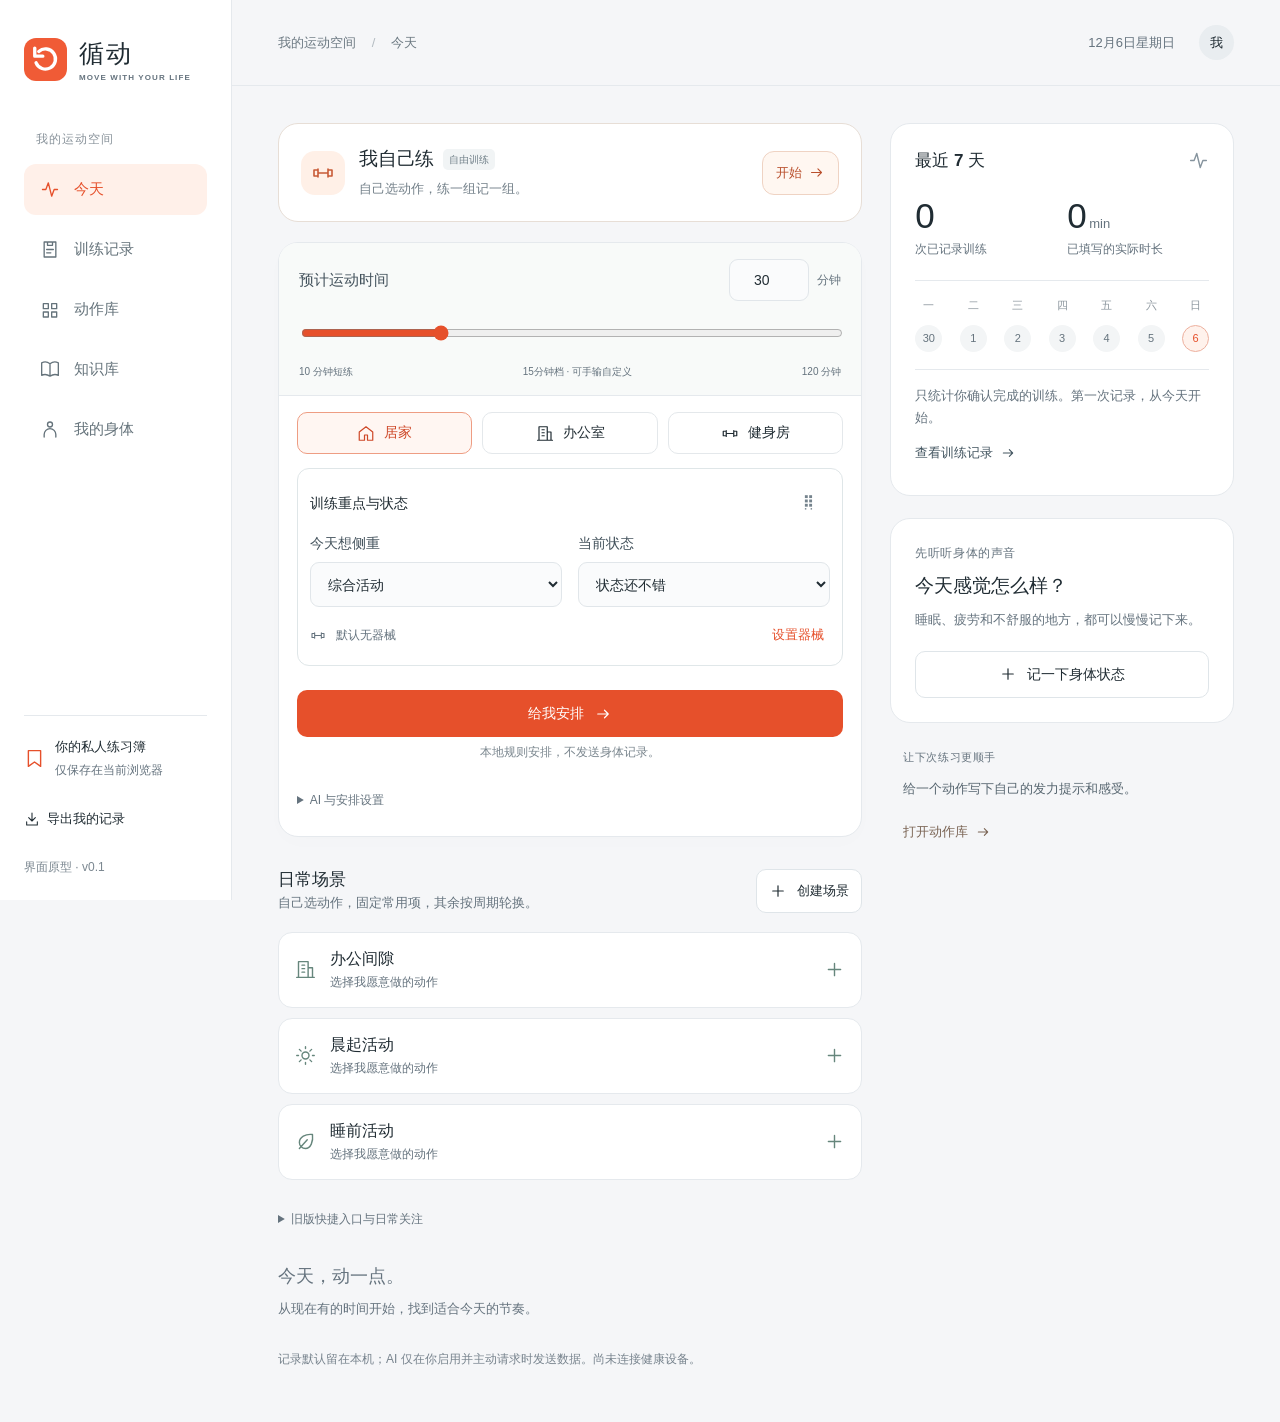
==== commit ef0a1e9e: "release-v40 (source 21455e6): 十人账号与云同步" ====
--- a/index.html
+++ b/index.html
@@ -19,6 +19,8 @@
     <link rel="stylesheet" href="/free-training.css">
     <link rel="stylesheet" href="/knowledge-cards.css">
     <link rel="stylesheet" href="/scene-styles.css">
+    <link rel="stylesheet" href="/account.css">
+    <link rel="stylesheet" href="/sync.css">
     <script type="module" src="/app.js"></script>
   </head>
   <body>
--- a/styles.css
+++ b/styles.css
@@ -25,6 +25,7 @@
 .heading-actions{display:flex;gap:10px;flex-wrap:wrap}
 .log-session{border:1px solid var(--line);border-radius:13px;padding:14px 16px;display:grid;gap:12px;min-width:0}.log-session legend{font-weight:600;padding:0 6px}
 .log-item{border-top:1px solid var(--line);padding-top:12px;display:grid;gap:8px}.log-item .field-row{gap:10px}.log-item select{min-width:0;max-width:100%}
+.log-session-meta{display:grid;grid-template-columns:repeat(3,minmax(0,1fr));gap:12px}.log-session-meta label,.log-action-card label,.dialog-body .field-row>label{min-width:0}.dialog-body input:not([type=checkbox]):not([type=radio]),.dialog-body select,.dialog-body textarea{min-width:0;max-width:100%;box-sizing:border-box}.dialog-body .field-row{grid-template-columns:repeat(2,minmax(0,1fr))}.log-action-list{display:grid;gap:16px}.log-action-card{padding:16px;border:1px solid #dce5e0;border-radius:14px;background:#f5f8f6;min-width:0}.log-action-heading{display:flex;gap:10px;justify-content:space-between;align-items:center;flex-wrap:wrap}.log-action-heading .checkbox-line{margin:0}.log-action-facts{font-size:12px;color:#60796c;margin:9px 0}.log-action-edit>summary,.log-session-notes>summary{font-size:13px;padding:12px 0;min-height:44px;cursor:pointer}.log-edit-body{display:grid;gap:13px;min-width:0;padding:6px 0}.log-session-notes label{margin-top:12px}.log-date input{width:100%;min-width:0;display:block}.log-date input::-webkit-date-and-time-value{text-align:left}.item-feedback{padding:14px;background:#f4f7f5;border:1px solid #dce5e0;border-radius:12px;margin-top:12px}.log-overview-warning{margin-bottom:16px;padding:12px;background:#fff5e7;border-radius:10px}.log-overview-warning summary{font-size:13px}.log-edit-card>summary{cursor:pointer;padding:8px 0;font-size:14px;font-weight:600}@media(max-width:560px){.log-session-meta{grid-template-columns:repeat(2,minmax(0,1fr))}.log-session-meta>.log-date{grid-column:1/-1}.log-action-card{padding:12px}.log-session{padding:12px}}
 
 /* 训练进行中：聚焦单卡 + 组间休息倒计时 */
 .plan.running{overflow:visible}
--- a/free-training.css
+++ b/free-training.css
@@ -4,3 +4,4 @@
 .free-workout{max-width:1000px;min-width:0;padding:24px}.free-workout label{min-width:0}.free-workout .field-row{margin:12px 0}.free-workout>.section-heading{gap:14px;flex-wrap:wrap}.free-candidate{display:flex;justify-content:space-between;align-items:center;gap:14px;border-top:1px solid var(--line);padding:16px 0;min-width:0}.free-candidate>div{min-width:0;flex:1}.free-candidate strong,.free-candidate p{overflow-wrap:anywhere}.free-candidate p{margin:4px 0}.free-candidate>button{flex-shrink:0;font-size:12px;min-height:44px;border-radius:11px}.free-candidate>button.primary{background:#fff4ec;border:1px solid #efd5c5;color:#b95430}.free-candidate button:disabled{opacity:.45;cursor:not-allowed}
 .free-active{border:1px solid #efcabb;background:#fffaf7;padding:18px;border-radius:14px;margin:18px 0}.free-active h3{font-size:17px;overflow-wrap:anywhere}.free-active .section-heading{flex-wrap:wrap;gap:10px}.free-note{padding:10px;background:#fff;border-radius:8px;white-space:pre-wrap;overflow-wrap:anywhere}.free-set-delete{display:flex;flex-wrap:wrap;gap:14px;margin-top:14px}.free-done{margin:16px 0}.free-more>summary,.free-done>summary{padding:12px 0;cursor:pointer}.free-footer{display:flex;flex-wrap:wrap;gap:16px;border-top:1px solid var(--line);padding-top:18px;margin-top:18px}
 @media(max-width:700px){.free-entry{grid-template-columns:40px minmax(0,1fr) auto;gap:12px;padding:18px}.free-entry-icon{width:40px;height:40px;border-radius:12px}.free-entry-icon .icon{width:22px;height:22px}.free-entry h2{font-size:17px}.free-entry-heading{gap:7px}.free-entry p{font-size:12px;margin-top:5px}.free-entry-start{padding:9px 11px;font-size:12px}.free-workout{padding:18px}.free-candidate{align-items:flex-start}.free-active{padding:13px}.free-footer>.primary{width:100%}}
+.training-studio{min-width:0}.studio-toolbar{display:grid;grid-template-columns:minmax(0,1fr) 132px;gap:10px;position:sticky;top:0;z-index:8;background:var(--bg);padding:8px 0 12px}.studio-search{display:flex;align-items:center;gap:8px;background:white;border:1px solid var(--line);border-radius:12px;padding:0 12px}.studio-search input{border:0;background:none;min-width:0;width:100%;padding:14px 0}.studio-toolbar select{font-size:13px;min-width:0}.studio-summary{display:flex;justify-content:space-between;align-items:center;gap:10px;font-size:12px;color:var(--muted);margin:4px 0 14px}.studio-layout{display:flex;border:1px solid var(--line);border-radius:8px;overflow:hidden}.studio-layout button{min-height:44px;background:white;padding:8px 12px;font-size:12px}.studio-layout button[aria-pressed=true]{background:#dfece5;color:#3c6454}.studio-queue{display:grid;gap:12px}.studio-item{border:1px solid var(--line);background:white;border-radius:14px;overflow:hidden;min-width:0}.studio-item.done{background:#edf5ef;border-color:#cfe1d4}.studio-item-head{display:flex;align-items:center;gap:10px;width:100%;min-height:60px;padding:14px;text-align:left;background:transparent}.studio-item-head>span{color:#638473}.studio-item-head strong{flex:1;min-width:0;overflow-wrap:anywhere;font-size:15px}.studio-item-head small{max-width:110px;color:var(--muted);font-size:11px;overflow-wrap:anywhere}.studio-item-body.free-active{margin:0;border:0;border-radius:0;padding:16px;background:#fffdfb;display:grid;gap:12px}.studio-item-body form{display:grid;gap:12px}.studio-item-body .field-row{margin:0}.studio-item-body .set-history{margin-bottom:0}.studio-more>summary{font-size:12px;min-height:44px;padding:12px 0;color:var(--muted)}.studio-picker{margin-top:18px}.studio-picker h3{font-size:14px}.studio-pickbar{display:flex;gap:12px;align-items:center;font-size:12px}.studio-pickbar>span{margin-right:auto;color:var(--muted)}.studio-pickbar .text-button{font-size:12px;min-height:44px}.studio-candidate{display:flex;align-items:center;justify-content:space-between;gap:10px;padding:13px 0;border-bottom:1px solid var(--line)}.studio-candidate>label{display:flex;gap:10px;align-items:center;min-width:0}.studio-candidate strong{font-size:14px}.studio-candidate small{display:block;font-size:11px;color:var(--muted);margin-top:5px}.studio-candidate button{font-size:12px;padding:9px 12px;min-height:44px;flex-shrink:0}.studio-completed{margin-top:14px}.studio-completed>summary{font-size:12px;color:#4d7560;padding:14px;background:#eaf3ed;border-radius:12px;cursor:pointer}.studio-completed>.studio-item{margin-top:8px}.studio-footer{display:flex;align-items:center;gap:20px;padding:16px 0;position:sticky;bottom:0;background:var(--bg);margin-top:18px}.studio-footer .primary{flex:1;min-height:48px}.studio-origin{font-size:12px;color:var(--muted);margin:10px 0}.studio-group-controls{display:flex;gap:10px;flex-wrap:wrap}.studio-group-controls button{font-size:12px;min-height:44px}@media(max-width:700px){.studio-toolbar{grid-template-columns:minmax(0,1fr) 115px}.studio-summary{font-size:11px}.studio-footer{bottom:calc(69px + env(safe-area-inset-bottom))}}
--- a/scene-styles.css
+++ b/scene-styles.css
@@ -1,3 +1,5 @@
 .movement-scenes>.section-heading{align-items:center;gap:12px}.movement-scenes>.section-heading>div{min-width:0}.movement-scenes>.section-heading>.secondary{flex-shrink:0;min-height:44px;font-size:13px;padding:10px 12px}.scene-grid{display:grid;grid-template-columns:repeat(auto-fit,minmax(min(220px,100%),1fr));gap:12px}.scene-card{padding:18px;border:1px solid #dfe7e2;border-radius:16px;background:#f1f6f2;min-width:0}.scene-card h3{overflow-wrap:anywhere}.scene-card>p{font-size:13px;color:#64756e;margin-top:7px}.scene-card>.secondary{margin-top:16px;min-height:44px;background:#fff}.scene-card-head{display:flex;justify-content:space-between;align-items:center;margin-bottom:10px}.scene-symbol{color:#5b7f70}.scene-starters{display:grid;gap:10px;margin-top:12px}.scene-starter{display:flex;align-items:center;gap:14px;padding:16px;background:white;border:1px solid var(--line);border-radius:14px;text-align:left;min-height:66px}.scene-starter>span{flex:1}.scene-starter small{display:block;color:var(--muted);margin-top:4px;font-size:12px}.scene-starter>.icon{color:#66867c}.scene-weekdays{display:flex;flex-wrap:wrap;gap:7px;padding:12px}.scene-weekdays .check-pill{padding:9px}.scene-picker{border:1px solid var(--line);border-radius:12px;padding:12px}.scene-picker>summary{font-size:14px;margin-bottom:12px}.scene-picker input[type=search]{width:100%;margin-bottom:10px}.scene-pick-list{max-height:260px;overflow:auto;overscroll-behavior:contain}.scene-pick-row{display:flex;align-items:center;gap:12px;min-height:52px;border-top:1px solid #edf0f2;padding:9px 4px}.scene-pick-row[hidden]{display:none}.scene-pick-row input{flex-shrink:0}.scene-pick-row span{min-width:0}.scene-pick-row strong{font-size:14px}.scene-pick-row small{display:block;font-size:11px;color:var(--muted);margin-top:4px}.scene-selected-row{background:#f1f6f4;padding:13px;border-radius:12px;margin-bottom:10px}.scene-selected-row>div:first-child{display:grid;gap:4px}.scene-selected-options{display:flex;align-items:end;justify-content:space-between;gap:12px;margin-top:12px}.scene-selected-options>label:last-child{font-size:12px;width:90px}.scene-selected-options input[type=number]{min-width:0;width:100%;padding:9px}.scene-selected-options .checkbox-line{font-size:13px;min-height:44px}.scene-proposal-item{display:flex;gap:12px;align-items:center;padding:14px;background:#f2f6f4;border-radius:12px}.scene-proposal-item span{display:grid;gap:5px}.scene-proposal-item small{font-size:12px;color:var(--muted)}.scene-day-panel{display:grid;gap:14px}.scene-day-count{font-size:13px;color:#557269}.scene-task{display:flex;justify-content:space-between;align-items:center;gap:12px;padding:14px;border:1px solid var(--line);border-radius:12px}.scene-task>div:first-child{min-width:0}.scene-task strong{overflow-wrap:anywhere}.scene-task.completed{background:#eaf4ed;border-color:#cce2d3}.scene-task.completed>.icon{color:#498364}.scene-task.skipped{opacity:.65}.scene-task-actions{display:grid;gap:4px;flex-shrink:0}.scene-task-actions .secondary{font-size:12px;padding:9px;min-height:44px}.scene-legacy{margin-top:18px}.scene-legacy>summary{font-size:12px;color:var(--muted);padding:12px 0;cursor:pointer}.scene-legacy .daily-card{margin-top:14px}.scene-legacy-shortcuts{display:flex;flex-wrap:wrap;gap:8px}.scene-legacy-shortcuts button{min-height:44px}.scene-form-error{font-size:13px}.scene-card button:disabled{opacity:.5}
 .scene-card-tools{display:flex;gap:12px;flex-wrap:wrap;margin-top:10px}.scene-card-tools .text-button{font-size:12px;min-height:44px}.action-discovery-list{display:grid;gap:14px}.action-discovery-card{padding:16px;border-radius:14px;background:#f2f6f5;border:1px solid #dce7e2;display:grid;gap:12px}.action-discovery-card a{justify-content:flex-start;text-align:left;overflow-wrap:anywhere}.action-discovery-card p{font-size:14px}
 .activity-review-intro.web-origin{display:block}.web-origin>.text-button{width:100%;justify-content:flex-start;white-space:normal;line-height:1.6;text-align:left;min-height:44px}
+.scene-card-more{margin-left:auto;position:relative}.scene-card-more>summary{font-size:12px;min-height:44px;padding:13px 4px;cursor:pointer;color:var(--muted)}.scene-card-more[open]{min-width:100%}.scene-card-more .text-button{margin-right:16px}.pool-intent{padding:14px;background:#edf3f7;border-radius:12px;font-size:14px}.pool-suggestion-groups{display:grid;gap:20px}.pool-suggestion-group{display:grid;gap:12px}.pool-suggestion-group h3{font-size:15px}.pool-suggestion{padding:14px;border:1px solid #d7e4dc;background:#f0f7f2;border-radius:13px;min-width:0}.pool-suggestion-group.related .pool-suggestion{background:#f5f6f8;border-color:#e1e5e9}.pool-suggestion .checkbox-line{flex-wrap:wrap;min-width:0}.pool-suggestion strong{overflow-wrap:anywhere}.pool-suggestion p{font-size:13px;margin-top:10px}.pool-suggestion summary{font-size:12px;padding:12px 0;min-height:44px;cursor:pointer;color:var(--muted)}#scene-pool-add,#scene-pool-more{display:grid;gap:12px}#scene-pool-more{border-top:1px solid var(--line);margin-top:22px;padding-top:18px}
+#scene-pool-add button:disabled{opacity:.45;cursor:default}
--- a/account.css
+++ b/account.css
@@ -0,0 +1,2 @@
+.account-page main.account-main{margin:0 auto;padding:28px 22px 50px;max-width:720px;min-width:0}.account-heading{margin:0 0 24px}.account-heading>a{display:inline-flex;min-height:44px;align-items:center;margin-bottom:16px}.account-heading h1{font-size:28px;letter-spacing:-.5px;margin:12px 0}.account-heading p,.account-footnote{color:#7b8991;font-size:13px;line-height:1.8}.account-page .card{padding:24px;margin:0 0 18px;border-radius:18px}.account-page h2,.account-entry h2{font-size:18px;margin:8px 0 12px}.account-page .section-heading{gap:10px;flex-wrap:wrap}.account-label{display:inline-block;background:#edf1f3;color:#687b84;font-size:11px;padding:6px 9px;border-radius:7px;line-height:1.5}.account-summary{display:grid;grid-template-columns:repeat(4,minmax(0,1fr));gap:8px;margin:18px 0}.account-summary>div{background:#f6f8f9;padding:12px 8px;border-radius:10px;text-align:center}.account-summary dt{font-size:11px;color:#78868f}.account-summary dd{font-size:23px;font-variant-numeric:tabular-nums;margin:7px 0 0;color:#344951}.account-buttons{display:flex;gap:9px;flex-wrap:wrap;margin-top:16px}.account-buttons button,.account-page button,.account-page summary{min-height:44px}.account-page .account-preview{background:#f1f6f3;border-color:#d9e5dd}.account-preview .account-label{background:#dfeae3;color:#4c705b}.account-note{font-size:13px;line-height:1.8;color:#6c7f74;margin:14px 0}.account-page .checkbox-line{align-items:flex-start;margin:14px 0;font-size:13px;line-height:1.8}.account-page .checkbox-line input{margin-top:4px;flex-shrink:0}.account-page .account-success{background:#e8f1ec;color:#426651;border-color:#c5dacd;line-height:1.8}.account-page form{margin-top:18px}.account-page input{min-width:0;max-width:100%;font-size:15px}.account-page details>summary{font-size:12px;color:#78868f;cursor:pointer;padding:12px 0}.account-page details input{font-size:12px}.account-backup-row{border-top:1px solid #e7ebee;padding:16px 0}.account-backup-row strong{font-size:14px}.account-backup-row .account-buttons{margin-top:9px}.account-page .notice{margin-bottom:18px;overflow-wrap:anywhere}.account-page p{line-height:1.8;overflow-wrap:anywhere}.account-page .account-footnote{padding:4px 10px;font-size:11px}.account-page [aria-busy=true]{opacity:.7}.account-busy{position:fixed;bottom:18px;left:50%;transform:translateX(-50%);background:#233640;color:white;padding:12px 20px;border-radius:12px;max-width:90vw;font-size:13px;z-index:100}.account-entry{padding:22px;display:flex;justify-content:space-between;align-items:center;gap:14px;margin-bottom:24px;background:#f4f7f5}.account-entry p{font-size:12px;line-height:1.8;color:#74847b}.account-entry .secondary{white-space:nowrap;min-height:44px}.account-entry>div{min-width:0}.account-entry h2{margin:5px 0 8px}@media(max-width:380px){.account-page main.account-main{padding:18px 14px 36px}.account-page .card{padding:18px}.account-summary{gap:5px}.account-summary>div{padding:10px 3px}.account-summary dt{font-size:10px}.account-entry{padding:18px;align-items:flex-start;flex-wrap:wrap}.account-buttons>button{flex:1 1 auto;white-space:normal}}
+.account-heading{display:flex;flex-wrap:wrap;align-items:center;justify-content:space-between;gap:4px 12px}.account-heading>a{margin-bottom:0}.account-heading>h1,.account-heading>p{flex-basis:100%}.account-page .section-heading>.account-label{display:inline-block!important}.account-workflow>.account-overview .account-summary,.account-workflow>.account-overview>.account-buttons,.account-workflow>.account-overview>p,.account-workflow>.account-login,.account-workflow>.account-backups{display:none}.account-workflow>.account-overview{padding-top:14px;padding-bottom:10px}
--- a/sync.css
+++ b/sync.css
@@ -0,0 +1 @@
+.sync-panel{background:#f2f5f8;border-color:#dce5eb}.sync-panel .section-heading{gap:10px;flex-wrap:wrap}.sync-panel h2{font-size:18px}.sync-panel h3{font-size:15px;margin:12px 0}.sync-panel .account-label{white-space:normal}.sync-state-complete{color:#476e59;background:#e0eee5}.sync-state-conflict,.sync-state-error{color:#96713e;background:#f5ebda}.sync-state-pending,.sync-state-offline,.sync-state-images{color:#6d7894;background:#e9edf6}.sync-conflicts{margin-top:20px}.sync-conflict{background:#fff;border:1px solid #dbe2e9;border-radius:13px;padding:16px;margin-top:14px}.sync-variant{background:#f8f3eb;padding:13px;border-radius:10px;margin:12px 0}.sync-variant.sync-cloud{background:#eef3f7}.sync-variant.selected{outline:2px solid #a3bfae;background:#edf5ef}.sync-variant p{font-size:13px;line-height:1.8;white-space:pre-wrap;overflow-wrap:anywhere}.sync-variant strong{font-size:12px;color:#647687}.sync-variant summary{font-size:12px;padding:10px 0;cursor:pointer}.sync-variant pre{font-size:11px;white-space:pre-wrap;overflow-wrap:anywhere;max-height:300px;overflow:auto}.sync-variant button{min-height:44px;margin-top:9px}.sync-deleted{color:#9b624d}.sync-enable-preview{border-top:1px solid #dce3e9;padding-top:16px}.account-sync-note{display:block;margin-top:7px;font-size:11px;color:#6e8a77}.sync-panel .primary.full{margin-top:10px}.sync-panel .small{line-height:1.8}
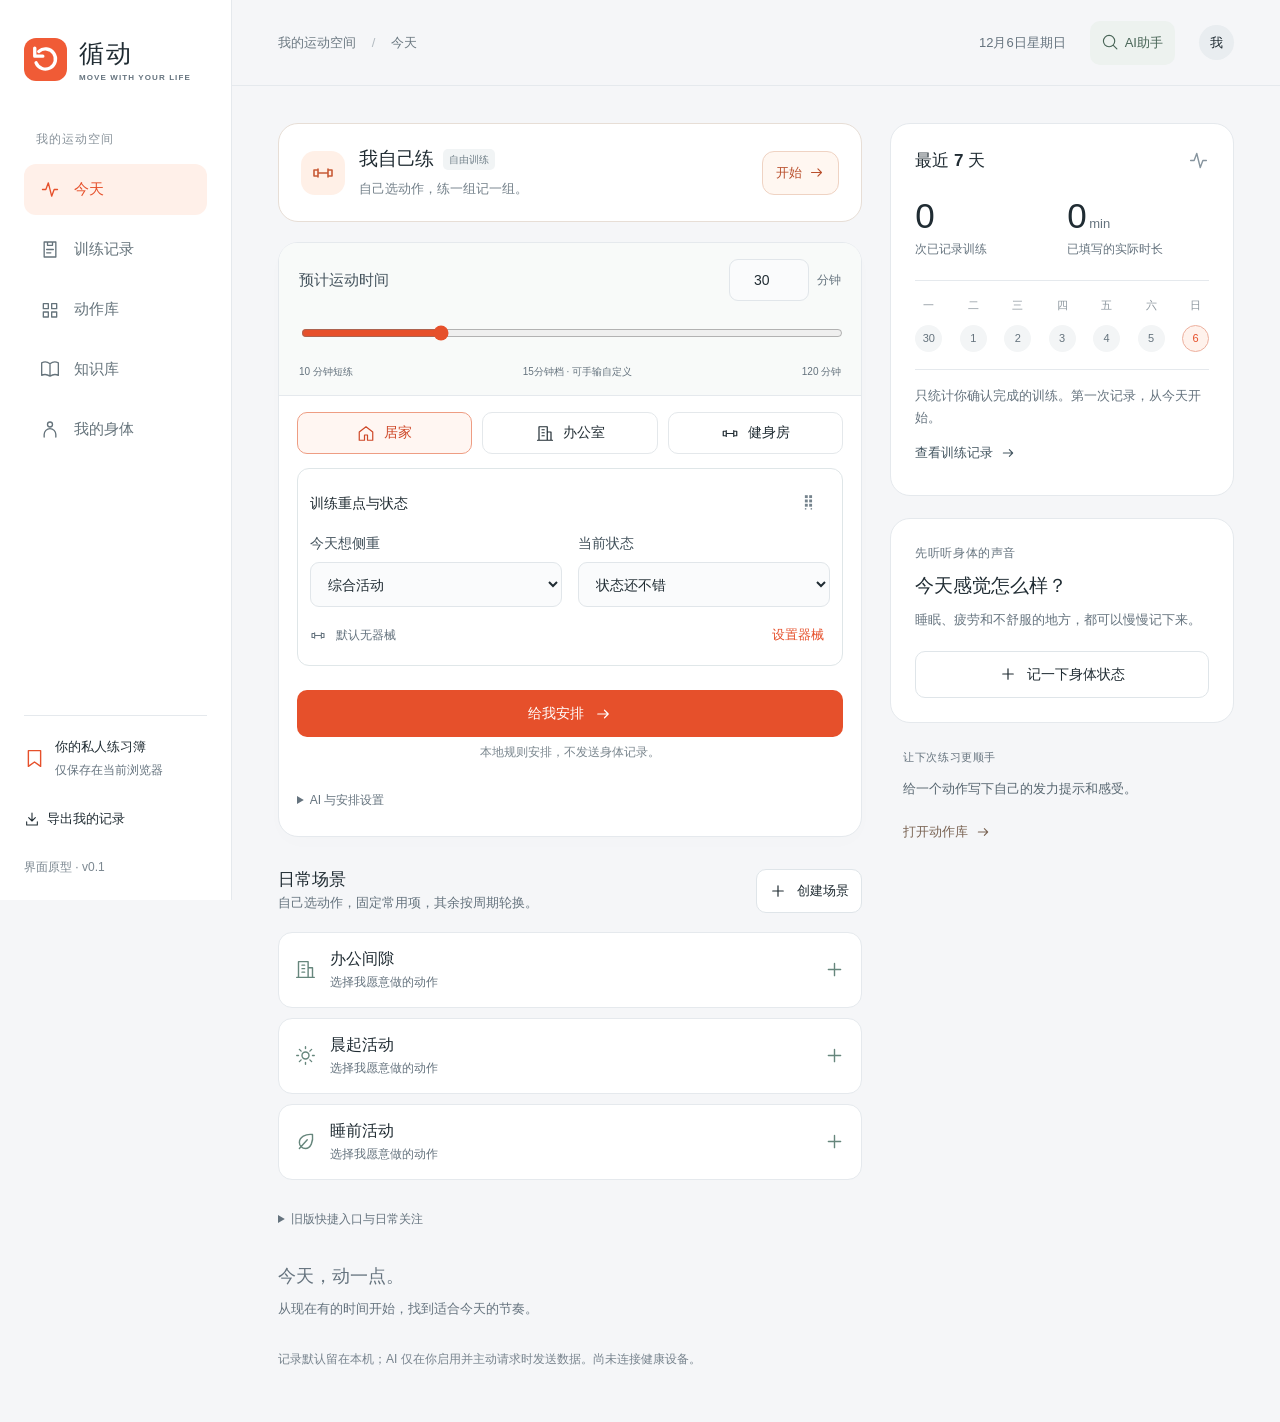
==== commit 32f06c26: "release-v42 (source 1264857): 统一AI助手与动作研究" ====
--- a/index.html
+++ b/index.html
@@ -16,6 +16,8 @@
     <link rel="apple-touch-icon" href="/apple-touch-icon.png">
     <link rel="manifest" href="/manifest.webmanifest">
     <link rel="stylesheet" href="/styles.css">
+    <link rel="stylesheet" href="/library-browser.css">
+    <link rel="stylesheet" href="/assistant.css">
     <link rel="stylesheet" href="/free-training.css">
     <link rel="stylesheet" href="/knowledge-cards.css">
     <link rel="stylesheet" href="/scene-styles.css">
--- a/library-browser.css
+++ b/library-browser.css
@@ -0,0 +1,3 @@
+.library-browser{max-width:960px;margin:0 auto}.library-header{margin-bottom:18px}.library-heading-line{display:flex;align-items:center;justify-content:space-between;gap:12px}.library-heading-line h1{font-size:28px;letter-spacing:-.6px}.library-header>p{margin-top:5px;color:var(--muted);font-size:13px}.library-entry-actions{display:grid;grid-template-columns:repeat(2,minmax(0,1fr));gap:10px;margin-top:16px;max-width:460px}.library-entry-actions>button{display:flex;align-items:center;justify-content:center;gap:7px;min-width:0;min-height:46px;padding:11px 8px;font-size:14px;white-space:nowrap}.library-entry-actions .icon{width:18px;height:18px}.library-search{width:100%;height:46px;background:#fff;max-width:none;margin:0}.library-search input{width:100%;min-width:0}.library-personal-tabs{display:grid;grid-template-columns:repeat(4,minmax(0,1fr));gap:6px;margin:12px 0 22px}.library-personal-tabs .pill{min-width:0;min-height:42px;padding:9px 4px;font-size:12px;white-space:nowrap}.library-browser .section-heading{gap:10px;align-items:center}.library-browser .section-heading h2{font-size:17px}.library-browser .section-heading .text-button{font-size:12px;min-height:44px;white-space:nowrap}.library-overlap-note{font-size:12px;color:var(--muted);margin-top:1px}.library-category-section{margin-top:17px}.library-category-section>h3{font-size:12px;font-weight:550;color:#7c8990;letter-spacing:.4px;margin-bottom:8px}.library-category-grid{display:grid;grid-template-columns:repeat(3,minmax(0,1fr));gap:10px}.library-browser .library-category-card{display:grid;grid-template-columns:minmax(0,1fr) auto;gap:9px 4px;align-content:center;padding:14px;min-width:0;min-height:86px;border-radius:13px;border-color:#dce6df;background:#edf3ef;color:#435b50}.library-category-card>span{grid-column:1/-1;font-size:14px;font-weight:600;line-height:1.4}.library-category-card>small{font-size:12px;color:#7b8d81}.library-category-card>.icon{width:14px;height:14px;color:#91a398}.library-tone-sand .library-category-card{background:#f5f0e9;border-color:#e9e1d5;color:#74614b}.library-tone-sand .library-category-card>small,.library-tone-sand .library-category-card>.icon{color:#a08e77}.library-tone-blue .library-category-card{background:#edf2f6;border-color:#dfe7ee;color:#516d83}.library-tone-blue .library-category-card>small,.library-tone-blue .library-category-card>.icon{color:#8ba0b1}.library-category-card:hover{filter:brightness(.98)}.library-browser .library-advanced{margin:18px 0 12px;background:#f9fafb;padding:0 14px}.library-advanced[open]{padding-bottom:10px}.library-place-label{display:flex;align-items:center;gap:12px;color:var(--muted);font-size:12px;margin:8px 0 12px}.library-place-label select{flex:1;min-width:0}.library-browser .library-advanced .filter-pills{margin:10px 0}.library-results-nav{display:flex;justify-content:space-between;gap:12px;align-items:center;margin-bottom:13px}.library-results-nav .text-button{min-height:44px;font-size:13px;white-space:nowrap}.library-results-nav select{max-width:170px;min-width:0;font-size:12px;min-height:44px;padding:8px 30px 8px 10px;border-radius:10px}.library-current-scope{font-size:12px;color:var(--muted);margin-top:7px}.library-browser .library-filter-status{margin:8px 0 10px;font-size:12px}.library-result-note{font-size:12px;color:var(--muted);margin:0 0 12px}.library-name-list{display:grid;grid-template-columns:repeat(2,minmax(0,1fr));border:1px solid var(--line);border-radius:14px;background:#fff;overflow:hidden}.library-browser .library-name-row{display:flex;align-items:center;gap:10px;min-width:0;min-height:54px;padding:13px 16px;text-align:left;border:0;border-bottom:1px solid #edf0f2;border-radius:0;background:#fff;box-shadow:none;margin:0}.library-name-row:nth-child(odd){border-right:1px solid #edf0f2}.library-name-row>span{flex:1;min-width:0;font-size:14px;line-height:1.5;font-weight:500;overflow-wrap:anywhere}.library-name-row>.icon{width:15px;height:15px;color:#9aa6ad}.library-name-row>small{font-size:11px;color:#9ba5ab;white-space:nowrap}.library-name-row.archived>span{color:#8a969d}.library-name-row:hover{background:#fafbfc}.library-browser .library-load-more{width:100%;min-height:46px;font-size:13px;margin-top:12px}.library-empty .empty{padding:28px 18px;background:#fff;border-radius:14px;border:1px solid var(--line)}
+@media(max-width:700px){.library-heading-line h1{font-size:25px}.library-header{margin-bottom:16px}.library-entry-actions{margin-top:13px;max-width:none;gap:8px}.library-entry-actions>button{font-size:13px}.library-category-grid{gap:8px}.library-browser .library-category-card{padding:12px 10px;min-height:80px;gap:7px 3px}.library-category-card>span{font-size:12px}.library-category-card>small{font-size:11px}.library-category-section{margin-top:15px}.library-overview .section-heading{margin-bottom:0}.library-name-list{grid-template-columns:minmax(0,1fr)}.library-name-row:nth-child(odd){border-right:0}.library-name-list .library-name-row:last-child{border-bottom:0}.library-browser .library-name-row{min-height:48px;padding:12px 14px}.library-personal-tabs{margin-bottom:16px}.library-results-nav select{max-width:145px}.library-browser .count-label{font-size:12px}}
+.library-browser .library-results>.section-heading>.count-label{display:inline-block}
--- a/assistant.css
+++ b/assistant.css
@@ -0,0 +1,3 @@
+.assistant-launch{display:flex;align-items:center;gap:6px;font-size:13px;padding:9px 12px;min-height:44px;white-space:nowrap;border-radius:10px;background:#edf2ef;color:#486456}.assistant-launch .icon{width:17px;height:17px}.assistant-page{max-width:760px;margin:0 auto}.assistant-heading{display:flex;gap:10px;align-items:center;justify-content:space-between;margin-bottom:14px}.assistant-heading h1{font-size:23px}.assistant-heading button{font-size:12px;min-height:44px}.assistant-context{display:flex;justify-content:space-between;gap:8px;align-items:center;padding:8px 0 14px;border-bottom:1px solid var(--line);font-size:12px;color:var(--muted)}.assistant-context button{font-size:11px;min-height:44px}.assistant-messages{padding:12px 0 20px;display:grid;gap:18px}.assistant-message{min-width:0;padding:16px;border-radius:14px;background:#fff;border:1px solid var(--line)}.assistant-message.user{background:#edf3ef;border-color:#dce8df;margin-left:24px}.assistant-message>p{white-space:pre-wrap;font-size:14px;overflow-wrap:anywhere;margin:8px 0}.assistant-role{font-size:11px;color:var(--muted)}.assistant-action{padding:14px 0;border-top:1px solid var(--line);margin-top:12px}.assistant-action strong{display:block;font-size:15px;margin-bottom:8px}.assistant-action p,.assistant-action summary{font-size:13px;margin:9px 0}.assistant-action blockquote{font-size:12px;color:var(--muted);white-space:pre-wrap;margin:10px 0;padding-left:12px;border-left:2px solid #cddbd2}.assistant-welcome{padding:16px 0}.assistant-welcome p{font-size:13px;color:var(--muted);margin:10px 0}.assistant-suggestions{display:grid;gap:10px;margin-top:18px}.assistant-suggestions button{font-size:13px;text-align:left;justify-content:flex-start}.assistant-progress{font-size:13px;color:#5b7568}#assistant-form{position:sticky;bottom:0;background:var(--bg,#f5f6f8);padding:14px 0 calc(12px + env(safe-area-inset-bottom));border-top:1px solid var(--line)}#assistant-input{width:100%;font-size:16px;min-height:76px;resize:vertical;margin-top:7px}.assistant-composer-actions{display:flex;justify-content:space-between;align-items:center;gap:10px;margin:10px 0}.assistant-composer-actions button{min-height:44px}.assistant-composer-actions label{font-size:12px;margin:0}#assistant-form>p{font-size:11px}.assistant-mode .bottom-nav{display:none}.assistant-mode .content{padding-bottom:0}.assistant-mode .topbar .assistant-launch{display:none}@media(max-width:700px){.topbar{gap:9px}.topbar .breadcrumb{min-width:0}.topbar .assistant-launch{margin-left:auto}.topbar .assistant-launch+.avatar{margin-left:0}.assistant-page{min-width:0}.assistant-message{padding:14px}.assistant-heading h1{font-size:21px}.assistant-context>span{min-width:0;overflow-wrap:anywhere}.assistant-mode .topbar{height:52px}.assistant-mode .content{padding-top:0}.assistant-mode .assistant-heading{margin-bottom:4px}}
+.assistant-context{flex-wrap:wrap}.assistant-citations summary{font-size:12px;cursor:pointer;padding:9px 0}.assistant-citations blockquote{font-size:12px;white-space:pre-wrap;margin:10px 0;color:var(--muted)}
+.assistant-mode .topbar .avatar{margin-left:auto}.assistant-draft{padding:14px;background:#f6f2e9;border:1px solid #e8dfcd;border-radius:12px;margin-top:12px}.assistant-draft.saved{background:#edf5ef;border-color:#d5e5d8}.assistant-draft>p{font-size:14px;margin:12px 0}.assistant-draft p>small{display:block;font-size:11px;color:var(--muted);margin-top:5px}.assistant-draft button{margin-top:10px}.assistant-search-results{display:grid;gap:16px;margin-top:15px}.assistant-source-card{border-top:1px solid var(--line);padding-top:14px}.assistant-source-card>p{font-size:13px;margin:10px 0;white-space:pre-wrap}.assistant-source-row{display:grid;gap:8px;margin:12px 0;padding:12px;background:#f2f5f8;border-radius:10px}.assistant-source-row a{font-size:12px;line-height:1.7;overflow-wrap:anywhere}.assistant-source-row button{font-size:12px;min-height:44px}.assistant-source-card>.text-button{font-size:12px;min-height:44px}
